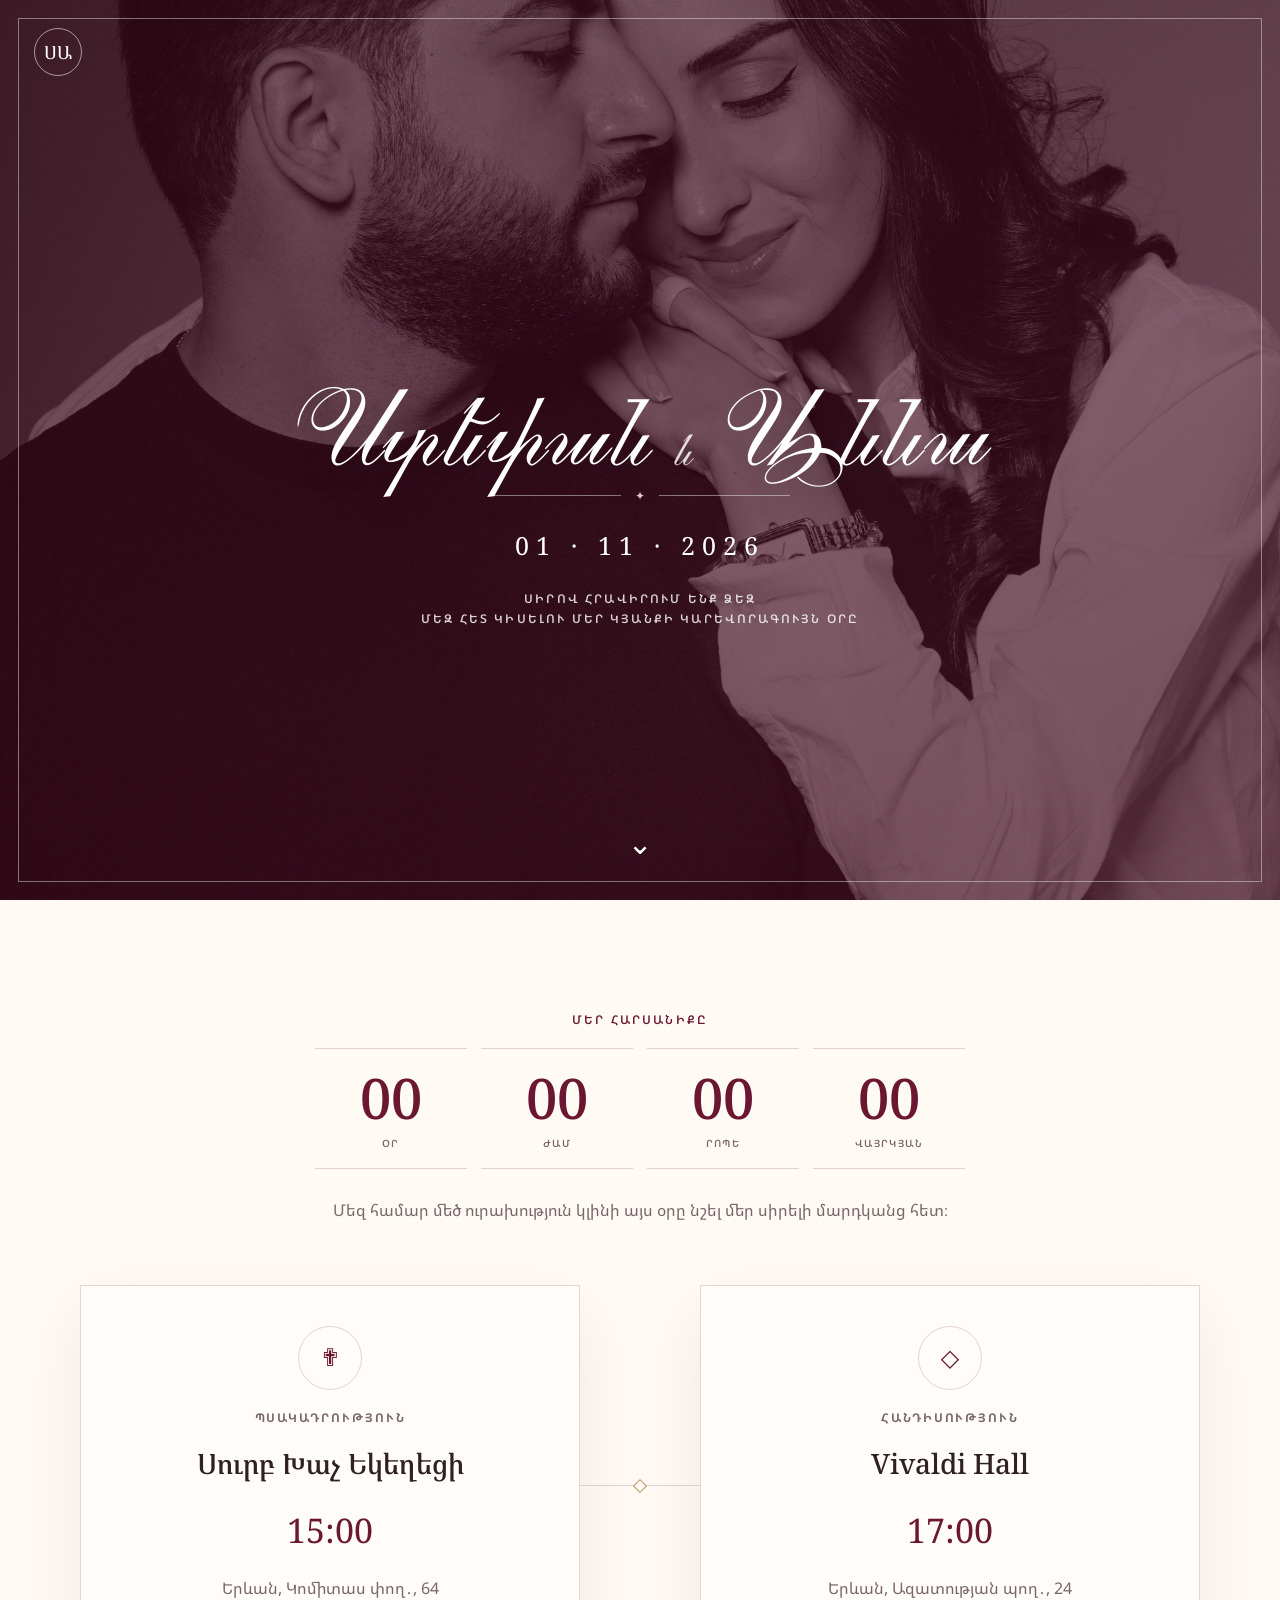
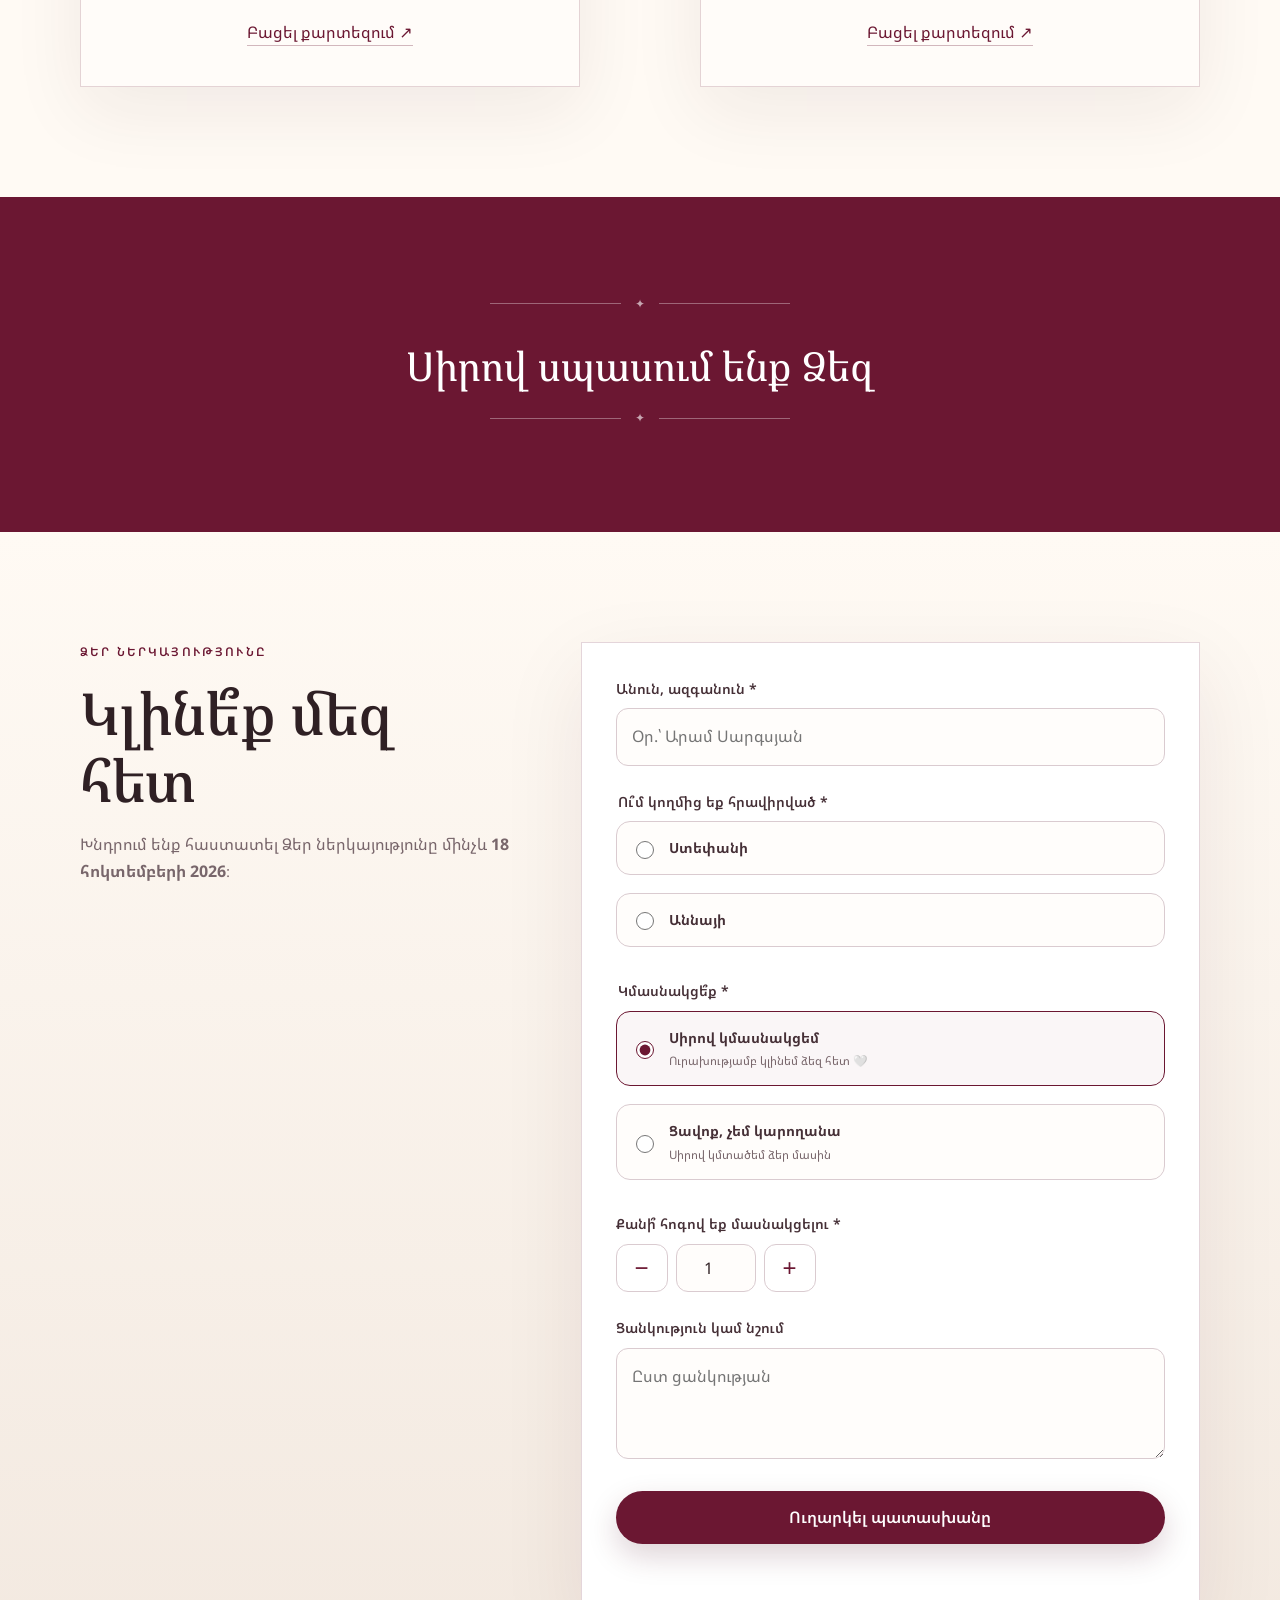
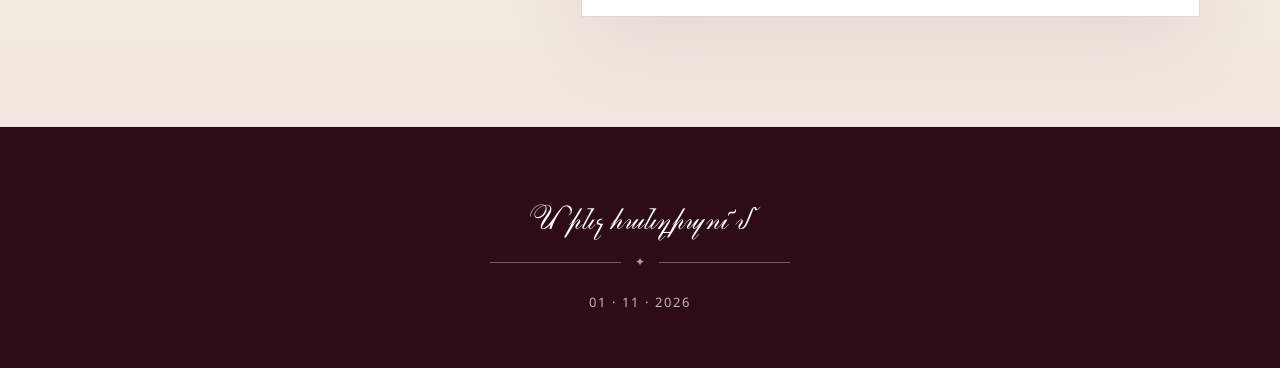
==== index.html @ 5ff795e0 "Make companion guest names dynamic" ====
<!DOCTYPE html>
<html lang="hy">
<head>
  <meta charset="UTF-8" />
  <meta name="viewport" content="width=device-width, initial-scale=1.0" />
  <meta name="theme-color" content="#6b1732" />
  <title>Ստեփան և Աննա — 01.11.2026</title>
  <meta name="description" content="Սիրով հրավիրում ենք Ձեզ մեզ հետ կիսելու մեր կյանքի կարևորագույն օրը։" />

  <!-- Link preview / social sharing -->
  <meta property="og:type" content="website" />
  <meta property="og:site_name" content="Ստեփան և Աննա" />
  <meta property="og:locale" content="hy_AM" />
  <meta property="og:title" content="Ստեփան և Աննա — 01.11.2026" />
  <meta property="og:description" content="Սիրով հրավիրում ենք Ձեզ մեզ հետ կիսելու մեր կյանքի կարևորագույն օրը։" />
  <meta property="og:url" content="https://stepan4118-star.github.io/stepan-anna-wedding/preview/" />
  <meta property="og:image" content="https://stepan4118-star.github.io/stepan-anna-wedding/preview/assets/share-preview.jpg" />
  <meta property="og:image:secure_url" content="https://stepan4118-star.github.io/stepan-anna-wedding/preview/assets/share-preview.jpg" />
  <meta property="og:image:type" content="image/jpeg" />
  <meta property="og:image:width" content="1200" />
  <meta property="og:image:height" content="572" />
  <meta property="og:image:alt" content="Ստեփան և Աննա — հարսանեկան հրավեր" />

  <meta name="twitter:card" content="summary_large_image" />
  <meta name="twitter:title" content="Ստեփան և Աննա — 01.11.2026" />
  <meta name="twitter:description" content="Սիրով հրավիրում ենք Ձեզ մեզ հետ կիսելու մեր կյանքի կարևորագույն օրը։" />
  <meta name="twitter:image" content="https://stepan4118-star.github.io/stepan-anna-wedding/preview/assets/share-preview.jpg" />
  <link rel="preconnect" href="https://fonts.googleapis.com">
  <link rel="preconnect" href="https://fonts.gstatic.com" crossorigin>
  <link href="https://fonts.googleapis.com/css2?family=Noto+Serif+Armenian:wght@400;500;600;700&family=Noto+Sans+Armenian:wght@300;400;500;600&display=swap" rel="stylesheet">
  <link rel="stylesheet" href="styles.css?v=20261003-6" />
</head>
<body>
  <div class="noise" aria-hidden="true"></div>

  <header class="hero" id="top">
    <div class="hero-overlay"></div>
    <nav class="nav container">
      <a class="monogram" href="#top" aria-label="Գլխավոր">ՍԱ</a>
    </nav>

    <div class="hero-content container reveal">
      <h1>Ստեփան <span>և</span> Աննա</h1>
      <div class="ornament" aria-hidden="true"><span></span><b>✦</b><span></span></div>
      <p class="date">01 · 11 · 2026</p>
      <p class="eyebrow hero-invitation">
        ՍԻՐՈՎ ՀՐԱՎԻՐՈՒՄ ԵՆՔ ՁԵԶ<br>
        ՄԵԶ ՀԵՏ ԿԻՍԵԼՈՒ ՄԵՐ ԿՅԱՆՔԻ ԿԱՐԵՎՈՐԱԳՈՒՅՆ ՕՐԸ
      </p>
    </div>

    <a class="scroll-cue" href="#details" aria-label="Ոլորել ներքև">⌄</a>
  </header>

  <main>
    <section class="section details" id="details">
      <div class="container">
        <div class="section-heading reveal">
          <p class="eyebrow">ՄԵՐ ՀԱՐՍԱՆԻՔԸ</p>
          <div class="countdown" id="countdown" aria-label="Հարսանիքին մնացել է">
            <div class="countdown-item"><strong id="countdownDays">00</strong><span>ՕՐ</span></div>
            <div class="countdown-item"><strong id="countdownHours">00</strong><span>ԺԱՄ</span></div>
            <div class="countdown-item"><strong id="countdownMinutes">00</strong><span>ՐՈՊԵ</span></div>
            <div class="countdown-item"><strong id="countdownSeconds">00</strong><span>ՎԱՅՐԿՅԱՆ</span></div>
          </div>
          <p>Մեզ համար մեծ ուրախություն կլինի այս օրը նշել մեր սիրելի մարդկանց հետ։</p>
        </div>

        <div class="timeline">
          <article class="event-card reveal">
            <div class="event-icon">✟</div>
            <p class="event-label">ՊՍԱԿԱԴՐՈՒԹՅՈՒՆ</p>
            <h3>Սուրբ Խաչ Եկեղեցի</h3>
            <div class="event-time">15:00</div>
            <p>Երևան, Կոմիտաս փող․, 64</p>
            <a class="text-link" href="https://www.google.com/maps/search/?api=1&query=Surb+Khach+Church+Komitas+64+Yerevan" target="_blank" rel="noopener">Բացել քարտեզում ↗</a>
          </article>

          <div class="timeline-line" aria-hidden="true"><span></span></div>

          <article class="event-card reveal">
            <div class="event-icon">◇</div>
            <p class="event-label">ՀԱՆԴԻՍՈՒԹՅՈՒՆ</p>
            <h3>Vivaldi Hall</h3>
            <div class="event-time">17:00</div>
            <p>Երևան, Ազատության պող․, 24</p>
            <a class="text-link" href="https://www.google.com/maps/search/?api=1&query=Vivaldi+Hall+Azatutyan+24+Yerevan" target="_blank" rel="noopener">Բացել քարտեզում ↗</a>
          </article>
        </div>
      </div>
    </section>

    <section class="quote-section">
      <div class="container reveal">
        <div class="ornament light" aria-hidden="true"><span></span><b>✦</b><span></span></div>
        <p>Սիրով սպասում ենք Ձեզ</p>
        <div class="ornament light" aria-hidden="true"><span></span><b>✦</b><span></span></div>
      </div>
    </section>

    <section class="section rsvp" id="rsvp">
      <div class="container rsvp-grid">
        <div class="rsvp-copy reveal">
          <p class="eyebrow">ՁԵՐ ՆԵՐԿԱՅՈՒԹՅՈՒՆԸ</p>
          <h2>Կլինե՞ք մեզ հետ</h2>
          <p>Խնդրում ենք հաստատել Ձեր ներկայությունը մինչև <strong>18 հոկտեմբերի 2026</strong>։</p>
        </div>

        <form class="rsvp-form reveal" id="rsvpForm">
          <div class="field">
            <label for="name">Անուն, ազգանուն *</label>
            <input id="name" name="name" type="text" autocomplete="name" required placeholder="Օր.՝ Արամ Սարգսյան" />
          </div>

          <fieldset class="field choice-field">
            <legend>Ու՞մ կողմից եք հրավիրված *</legend>
            <label class="choice-card">
              <input type="radio" name="invitedBy" value="Ստեփանի" required />
              <span><b>Ստեփանի</b></span>
            </label>
            <label class="choice-card">
              <input type="radio" name="invitedBy" value="Աննայի" required />
              <span><b>Աննայի</b></span>
            </label>
          </fieldset>

          <fieldset class="field choice-field">
            <legend>Կմասնակցե՞ք *</legend>
            <label class="choice-card">
              <input type="radio" name="attendance" value="Այո" required checked />
              <span><b>Սիրով կմասնակցեմ</b><small>Ուրախությամբ կլինեմ ձեզ հետ 🤍</small></span>
            </label>
            <label class="choice-card">
              <input type="radio" name="attendance" value="Ոչ" required />
              <span><b>Ցավոք, չեմ կարողանա</b><small>Սիրով կմտածեմ ձեր մասին</small></span>
            </label>
          </fieldset>

          <div id="attendingFields">
            <div class="field">
              <label for="guestCount">Քանի՞ հոգով եք մասնակցելու *</label>
              <div class="counter">
                <button type="button" id="minusGuest" aria-label="Պակասեցնել">−</button>
                <input id="guestCount" name="guestCount" type="number" min="1" max="10" value="1" inputmode="numeric" />
                <button type="button" id="plusGuest" aria-label="Ավելացնել">+</button>
              </div>
            </div>

            <div id="guestNameFields"></div>
            <input id="guestNames" name="guestNames" type="hidden" value="" />
          </div>

          <div class="field">
            <label for="message">Ցանկություն կամ նշում</label>
            <textarea id="message" name="message" rows="3" placeholder="Ըստ ցանկության"></textarea>
          </div>

          <button class="btn btn-primary submit-btn" type="submit">Ուղարկել պատասխանը</button>
          <p class="form-status" id="formStatus" role="status" aria-live="polite"></p>
        </form>
      </div>
    </section>
  </main>

  <footer>
    <div class="container">
      <p class="footer-names">Մինչ հանդիպու՜մ</p>
      <div class="ornament light" aria-hidden="true"><span></span><b>✦</b><span></span></div>
      <p>01 · 11 · 2026</p>
    </div>
  </footer>

  <script src="script.js?v=20261004-1"></script>
</body>
</html>
---- styles.css ----
@font-face {
  font-family: "Arm Allegro";
  src: url("assets/fonts/ArmAllegroU.ttf") format("truetype");
  font-weight: normal;
  font-style: normal;
  font-display: swap;
}

:root {
  --burgundy: #6b1732;
  --burgundy-dark: #4d0f24;
  --cream: #f6efe6;
  --paper: #fffaf4;
  --ink: #2f2024;
  --muted: #78666b;
  --gold: #b79062;
  --line: rgba(107, 23, 50, 0.18);
}

* { box-sizing: border-box; }
html { scroll-behavior: smooth; }
body {
  margin: 0;
  font-family: "Noto Sans Armenian", system-ui, sans-serif;
  color: var(--ink);
  background: var(--paper);
  line-height: 1.7;
  overflow-x: hidden;
}

body::selection { background: rgba(107,23,50,.18); }

.noise {
  position: fixed;
  inset: 0;
  z-index: 999;
  pointer-events: none;
  opacity: .035;
  background-image: url("data:image/svg+xml,%3Csvg viewBox='0 0 180 180' xmlns='http://www.w3.org/2000/svg'%3E%3Cfilter id='n'%3E%3CfeTurbulence type='fractalNoise' baseFrequency='.9' numOctaves='4' stitchTiles='stitch'/%3E%3C/filter%3E%3Crect width='100%25' height='100%25' filter='url(%23n)' opacity='.45'/%3E%3C/svg%3E");
}

.container { width: min(1120px, calc(100% - 40px)); margin: 0 auto; }

.hero {
  min-height: 100svh;
  position: relative;
  display: grid;
  place-items: center;
  text-align: center;
  color: #fff;
  background:
    linear-gradient(rgba(64, 10, 29, .62), rgba(64, 10, 29, .70)),
    url("assets/hero.jpg") center/cover no-repeat,
    radial-gradient(circle at center, #8f3c55 0%, var(--burgundy-dark) 65%, #2b0915 100%);
}

.hero-overlay {
  position: absolute;
  inset: 18px;
  border: 1px solid rgba(255,255,255,.42);
  pointer-events: none;
}

.nav {
  position: absolute;
  top: 0;
  left: 50%;
  transform: translateX(-50%);
  display: flex;
  align-items: center;
  justify-content: space-between;
  padding: 28px 0;
  z-index: 3;
}

@media (min-width: 801px) {
  .nav {
    width: auto;
    left: 34px;
    transform: none;
    margin: 0;
  }
}

.monogram {
  width: 48px; height: 48px;
  display: grid; place-items: center;
  border: 1px solid rgba(255,255,255,.55);
  border-radius: 50%;
  color: white;
  text-decoration: none;
  font-family: "Noto Serif Armenian", serif;
  font-size: 18px;
}

.nav-links { display: flex; gap: 24px; }
.nav-links a { color: rgba(255,255,255,.9); text-decoration: none; font-size: 14px; }

.hero-content { position: relative; top: 34px; z-index: 2; max-width: 850px; padding: 110px 20px 80px; }
.eyebrow { letter-spacing: .18em; font-size: 12px; font-weight: 600; margin: 0 0 18px; color: var(--burgundy); }
.hero .eyebrow { color: rgba(255,255,255,.82); }

h1, h2, h3 { font-family: "Noto Serif Armenian", serif; margin-top: 0; font-weight: 500; }
h1 { font-size: clamp(46px, 9vw, 108px); line-height: 1.03; margin-bottom: 22px; text-shadow: 0 12px 40px rgba(0,0,0,.2); }
.hero h1 { font-family: "Arm Allegro", serif; font-weight: normal; }
h1 span { font-size: .45em; font-weight: 400; opacity: .84; }
h2 { font-size: clamp(34px, 5vw, 58px); line-height: 1.15; margin-bottom: 18px; }
h3 { font-size: 28px; margin-bottom: 10px; }

.ornament { display: flex; align-items: center; justify-content: center; gap: 14px; margin: 12px auto 18px; max-width: 300px; color: rgba(255,255,255,.8); }
.ornament span { height: 1px; flex: 1; background: currentColor; opacity: .55; }
.ornament b { font-size: 12px; font-weight: 400; }
.ornament.light { color: rgba(255,255,255,.62); }

.date { font-family: "Noto Serif Armenian", serif; letter-spacing: .28em; font-size: clamp(18px, 2.4vw, 25px); margin: 0 0 22px; }
.intro { max-width: 660px; margin: 0 auto 34px; font-size: 17px; color: rgba(255,255,255,.84); }

.btn {
  display: inline-flex; align-items: center; justify-content: center;
  min-height: 52px;
  padding: 13px 26px;
  border-radius: 999px;
  border: 1px solid transparent;
  text-decoration: none;
  cursor: pointer;
  font: inherit;
  transition: transform .2s ease, box-shadow .2s ease, background .2s ease;
}
.btn:hover { transform: translateY(-2px); }
.btn-primary { background: var(--burgundy); color: #fff; box-shadow: 0 12px 30px rgba(74,11,32,.18); }
.hero .btn-primary { background: #fff; color: var(--burgundy-dark); }

.scroll-cue { position: absolute; bottom: 32px; color: #fff; text-decoration: none; font-size: 30px; animation: float 2s ease-in-out infinite; z-index: 2; }
@keyframes float { 0%,100% { transform: translateY(0); } 50% { transform: translateY(7px); } }

.section { padding: 110px 0; }
.section-heading { text-align: center; max-width: 720px; margin: 0 auto 60px; }
.section-heading > p:last-child { color: var(--muted); }

.countdown {
  display: grid;
  grid-template-columns: repeat(4, minmax(90px, 1fr));
  gap: 14px;
  max-width: 650px;
  margin: 12px auto 28px;
}
.countdown-item {
  padding: 20px 12px 16px;
  border-top: 1px solid var(--line);
  border-bottom: 1px solid var(--line);
}
.countdown-item strong {
  display: block;
  font-family: "Noto Serif Armenian", serif;
  font-size: clamp(34px, 5vw, 56px);
  font-weight: 500;
  line-height: 1;
  color: var(--burgundy);
  font-variant-numeric: tabular-nums;
}
.countdown-item span {
  display: block;
  margin-top: 10px;
  color: var(--muted);
  font-size: 10px;
  font-weight: 600;
  letter-spacing: .14em;
}


.timeline { display: grid; grid-template-columns: 1fr 120px 1fr; align-items: center; }
.event-card { text-align: center; padding: 40px 30px; border: 1px solid var(--line); background: rgba(255,255,255,.5); box-shadow: 0 24px 70px rgba(60,26,35,.07); }
.event-icon { width: 64px; height: 64px; margin: 0 auto 18px; border-radius: 50%; display: grid; place-items: center; border: 1px solid var(--line); color: var(--burgundy); font-size: 24px; }
.event-label { color: var(--burgundy); font-size: 12px; letter-spacing: .16em; font-weight: 700; }
.event-time { font-family: "Noto Serif Armenian", serif; color: var(--burgundy); font-size: 34px; margin: 14px 0 8px; }
.event-card > p { color: var(--muted); }
.text-link { color: var(--burgundy); text-decoration: none; border-bottom: 1px solid rgba(107,23,50,.3); padding-bottom: 2px; }
.timeline-line { height: 1px; background: var(--line); position: relative; }
.timeline-line span { position:absolute; left:50%; top:50%; transform:translate(-50%,-50%); width:10px; height:10px; border:1px solid var(--gold); background:var(--paper); transform: translate(-50%,-50%) rotate(45deg); }

.quote-section { padding: 85px 0; text-align:center; color:white; background: var(--burgundy); }
.quote-section p { font-family: "Noto Serif Armenian", serif; font-size: clamp(24px, 4vw, 40px); max-width: 830px; margin: 22px auto 0; line-height: 1.5; }

.rsvp { background: linear-gradient(180deg, #fffaf4 0%, #f2e8df 100%); }
.rsvp-grid { display:grid; grid-template-columns: .82fr 1.18fr; gap: 70px; align-items:start; }
.rsvp-copy { position:sticky; top:40px; }
.rsvp-copy > p:not(.eyebrow) { color:var(--muted); max-width: 480px; }
.small { font-size:13px; }

.rsvp-form { background:#fff; padding: 34px; border:1px solid var(--line); box-shadow:0 28px 80px rgba(70,29,40,.08); }
.field { margin-bottom: 24px; }
.field label, .field legend { display:block; font-size:14px; font-weight:600; margin-bottom:8px; color:#452f36; }
fieldset { padding:0; border:0; margin:0; }
input[type="text"], input[type="number"], textarea {
  width:100%; border:1px solid #dacbd0; background:#fffdfb; border-radius:12px; padding:14px 15px; font:inherit; color:var(--ink); outline:none; transition:.2s;
}
input:focus, textarea:focus { border-color:var(--burgundy); box-shadow:0 0 0 4px rgba(107,23,50,.08); }
textarea { resize:vertical; }

.choice-field { display:grid; gap:10px; }
.choice-card { display:flex !important; align-items:center; gap:12px; padding:14px; border:1px solid #dacbd0; border-radius:14px; cursor:pointer; background:#fffdfb; }
.choice-card:has(input:checked) { border-color:var(--burgundy); background:rgba(107,23,50,.035); }
.choice-card input { accent-color:var(--burgundy); width:18px; height:18px; }
.choice-card span { display:flex; flex-direction:column; }
.choice-card small { color:var(--muted); font-weight:400; margin-top:2px; }

.counter { display:grid; grid-template-columns: 52px 80px 52px; gap:8px; align-items:center; }
.counter button { width:52px; height:48px; border:1px solid #dacbd0; border-radius:12px; background:#fff; color:var(--burgundy); font-size:24px; cursor:pointer; }
.counter input { text-align:center; height:48px; padding:8px; }

.submit-btn { width:100%; border:0; font-weight:600; }
.form-status { min-height:24px; margin:14px 0 0; font-size:14px; text-align:center; }
.form-status.success { color:#3b6d4b; }
.form-status.error { color:#9a283e; }
.hidden { display:none !important; }

footer { padding: 55px 0; background: #2d0b17; color: rgba(255,255,255,.7); text-align:center; }
.footer-names { font-family:"Arm Allegro", serif; color:white; font-size:34px; font-weight:normal; margin:0 0 4px; }
footer p:last-child { margin:0; letter-spacing:.15em; font-size:13px; }

.reveal { opacity:0; transform:translateY(24px); transition: opacity .75s ease, transform .75s ease; }
.reveal.visible { opacity:1; transform:none; }

@media (max-width: 800px) {
  .nav-links { display:none; }
  .hero-overlay { inset:10px; }
  .hero-content { top:65px; }
  .section { padding:80px 0; }
  .countdown { grid-template-columns: repeat(2, minmax(110px, 1fr)); max-width: 420px; }
  .timeline { grid-template-columns:1fr; gap:18px; }
  .timeline-line { width:1px; height:55px; justify-self:center; }
  .rsvp-grid { grid-template-columns:1fr; gap:35px; }
  .rsvp-copy { position:static; text-align:center; }
}

@media (max-width: 520px) {
  .container { width:min(100% - 26px, 1120px); }
  .hero-content { padding-left:8px; padding-right:8px; }
  .date { letter-spacing:.14em; }
  .rsvp-form { padding:22px 16px; border-radius:0; }
  .event-card { padding:32px 18px; }
}
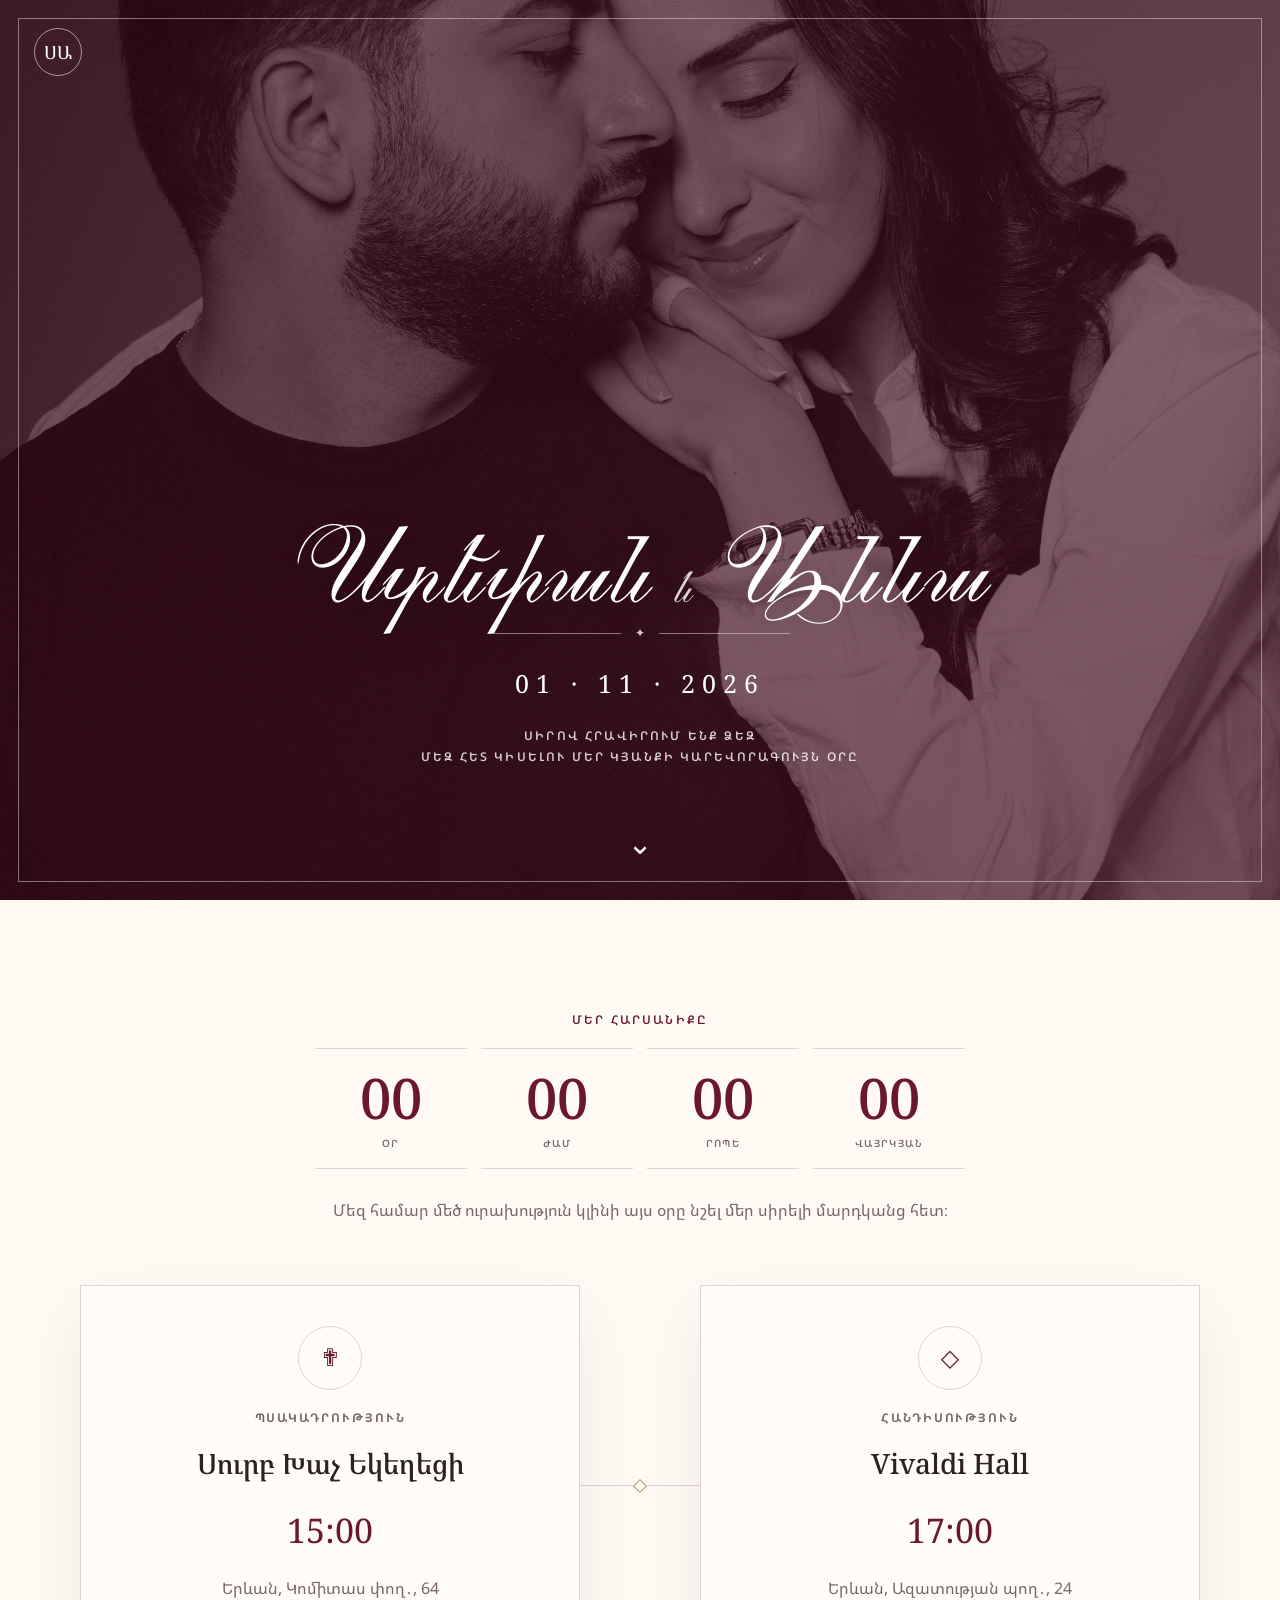
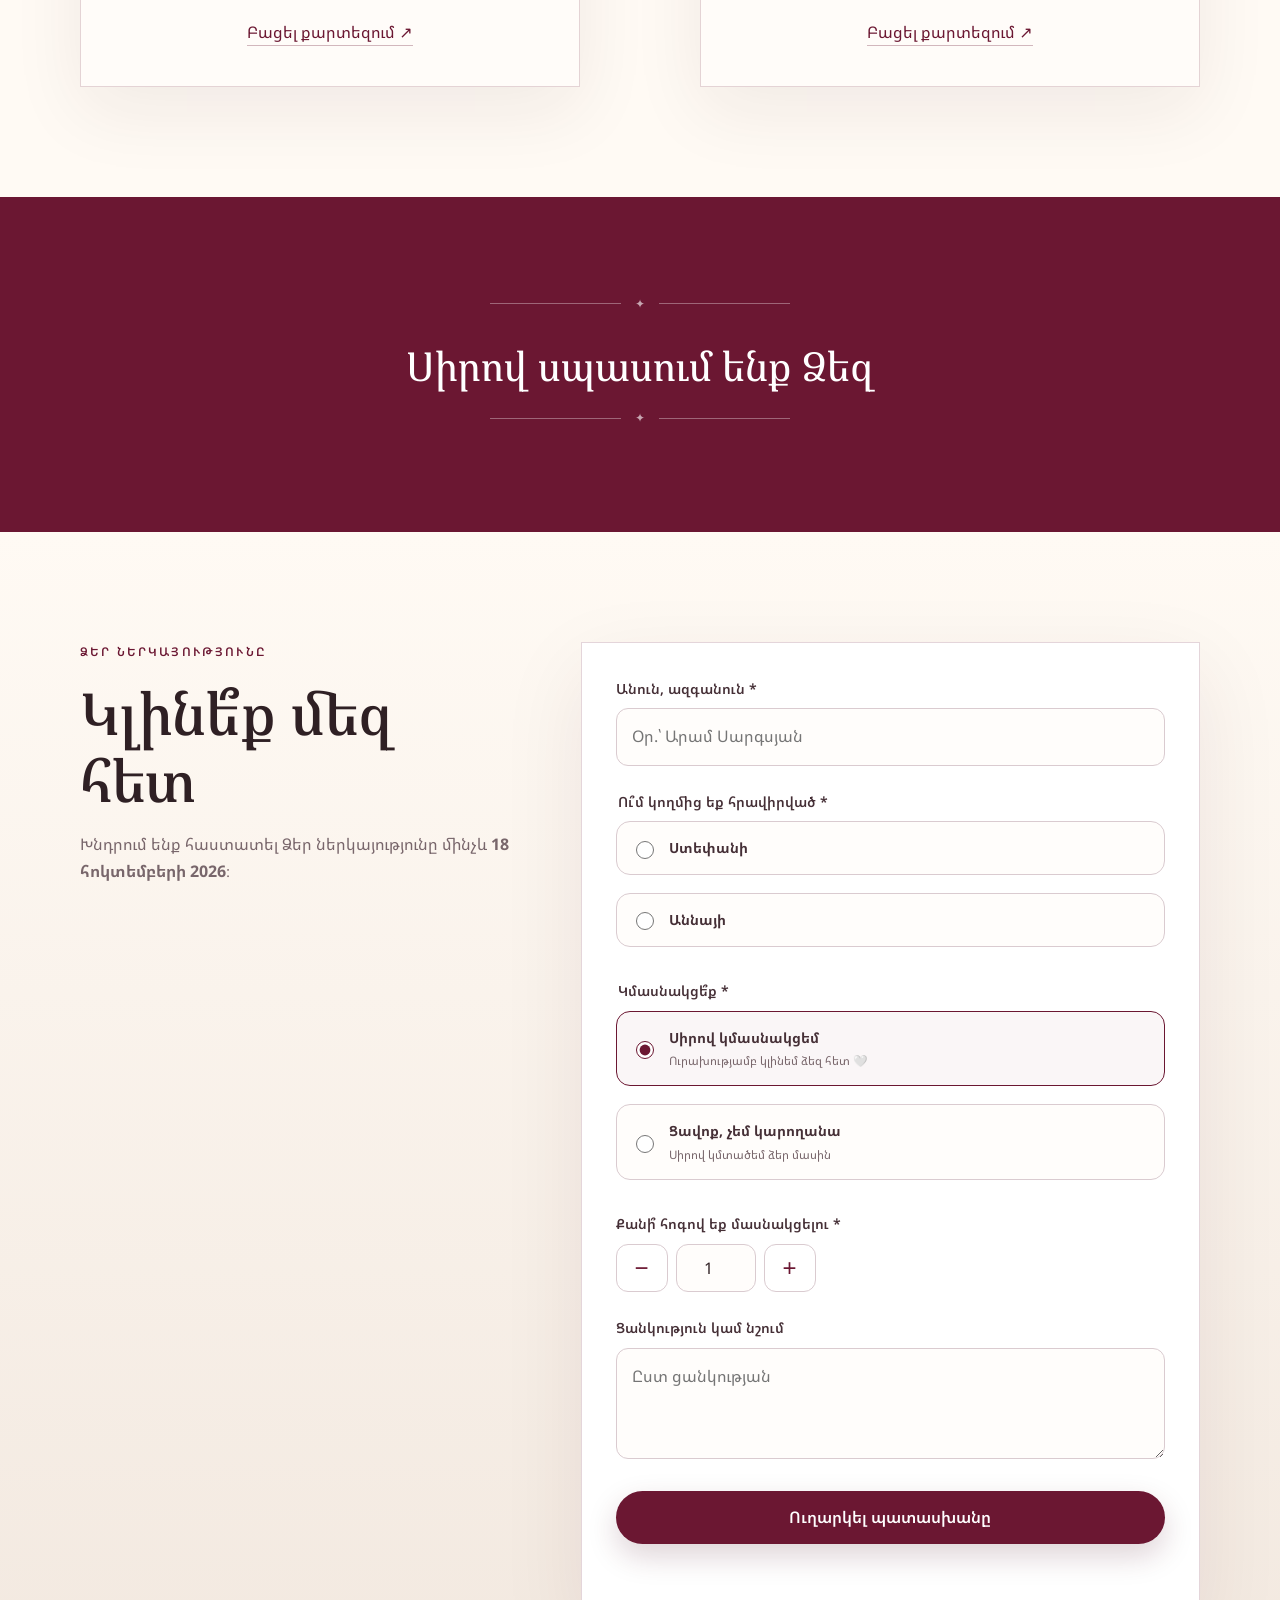
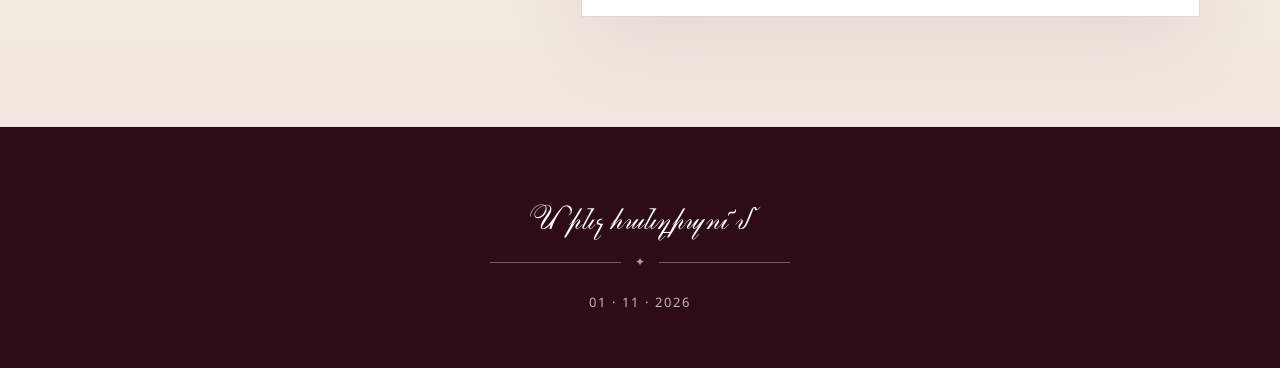
==== commit 6c23d4c8: "Add calla lily decorations to hero" ====
--- a/index.html
+++ b/index.html
@@ -28,13 +28,15 @@
   <link rel="preconnect" href="https://fonts.googleapis.com">
   <link rel="preconnect" href="https://fonts.gstatic.com" crossorigin>
   <link href="https://fonts.googleapis.com/css2?family=Noto+Serif+Armenian:wght@400;500;600;700&family=Noto+Sans+Armenian:wght@300;400;500;600&display=swap" rel="stylesheet">
-  <link rel="stylesheet" href="styles.css?v=20261003-6" />
+  <link rel="stylesheet" href="styles.css?v=20261005-1" />
 </head>
 <body>
   <div class="noise" aria-hidden="true"></div>
 
   <header class="hero" id="top">
     <div class="hero-overlay"></div>
+    <span class="hero-calla hero-calla-left" aria-hidden="true"></span>
+    <span class="hero-calla hero-calla-right" aria-hidden="true"></span>
     <nav class="nav container">
       <a class="monogram" href="#top" aria-label="Գլխավոր">ՍԱ</a>
     </nav>
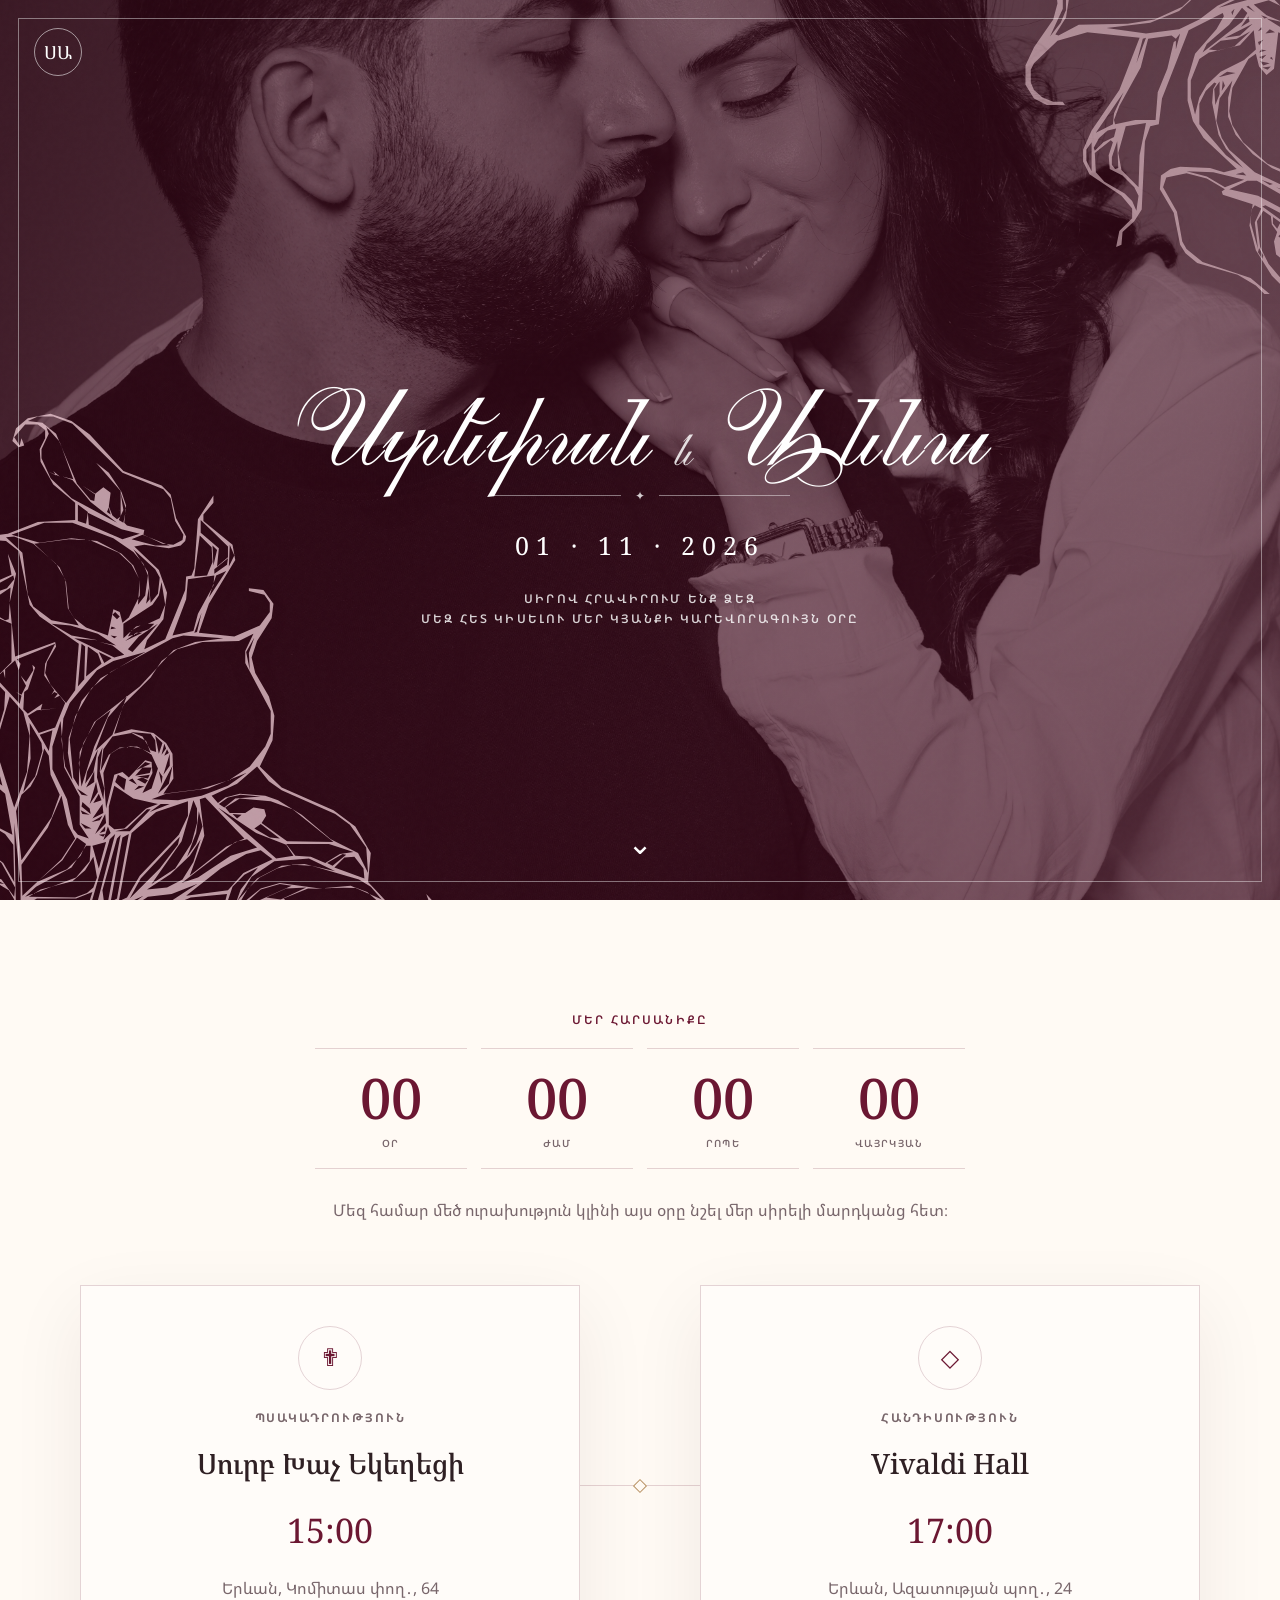
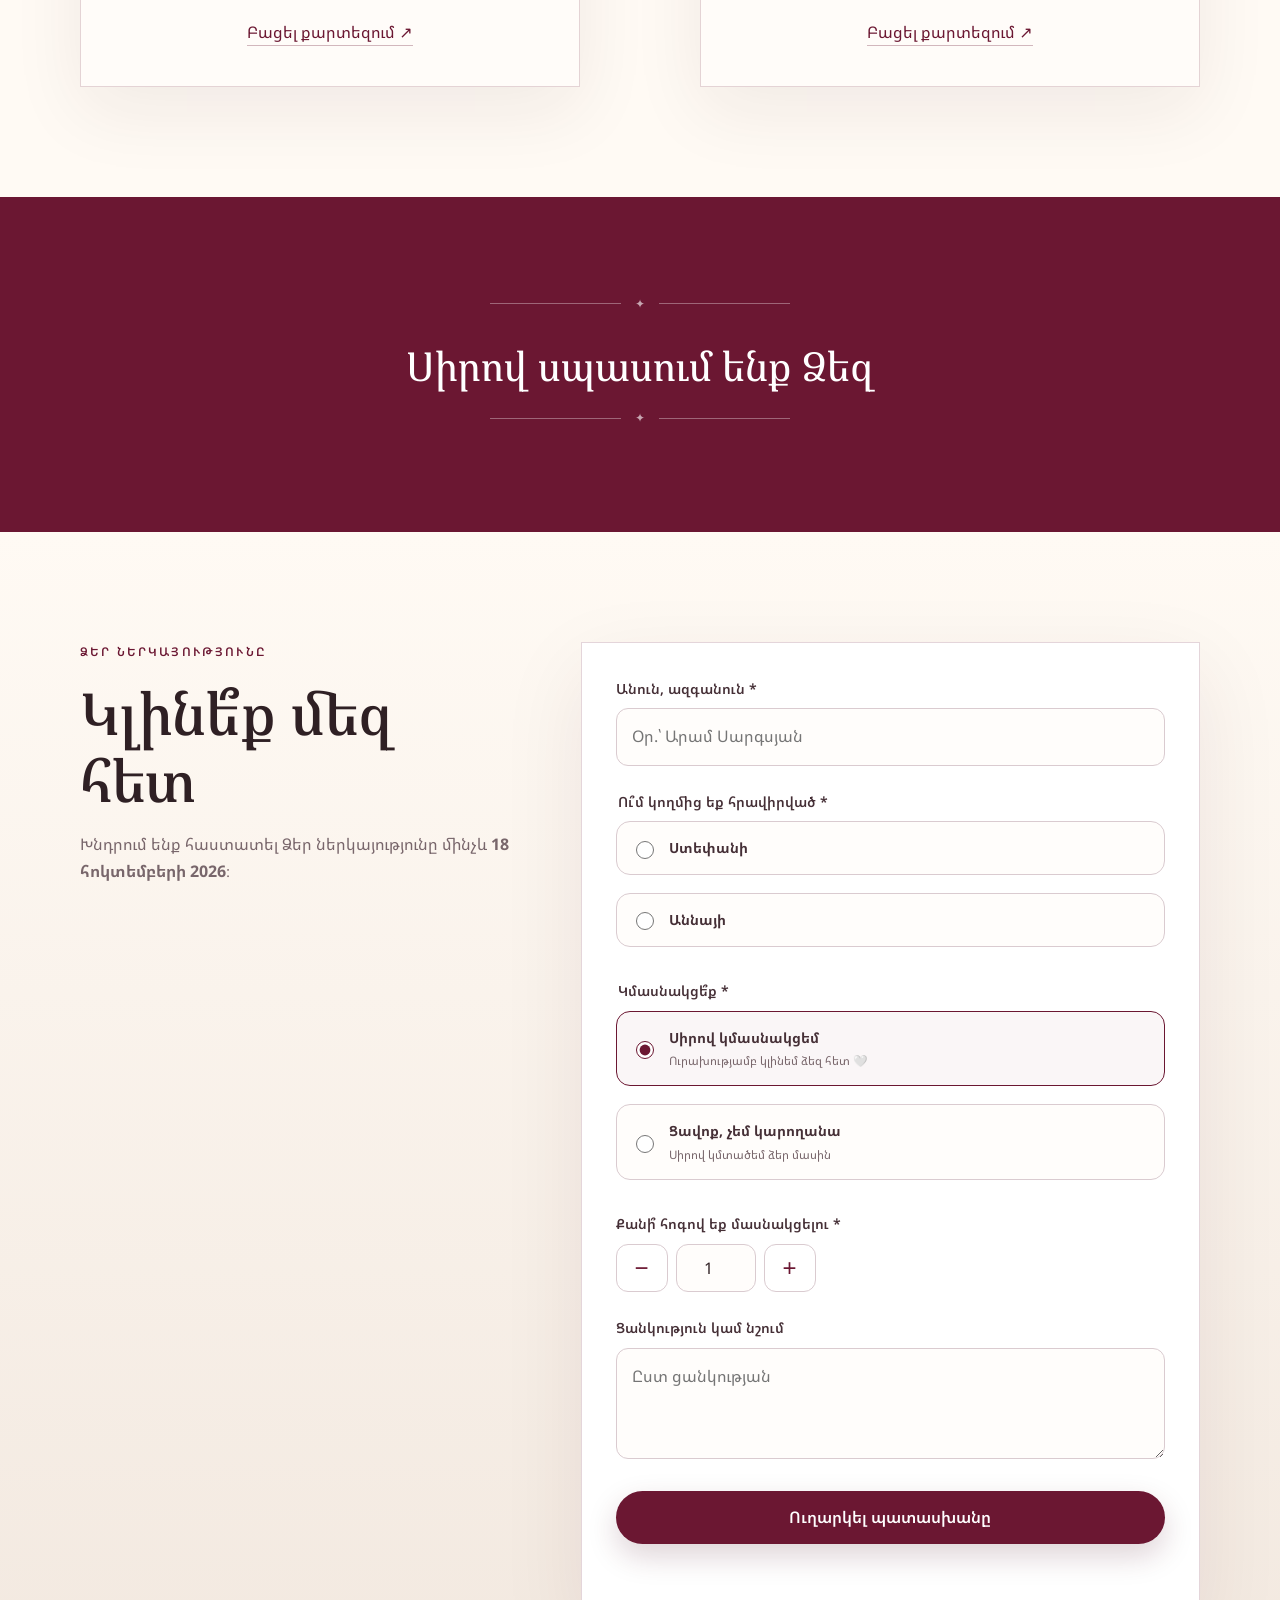
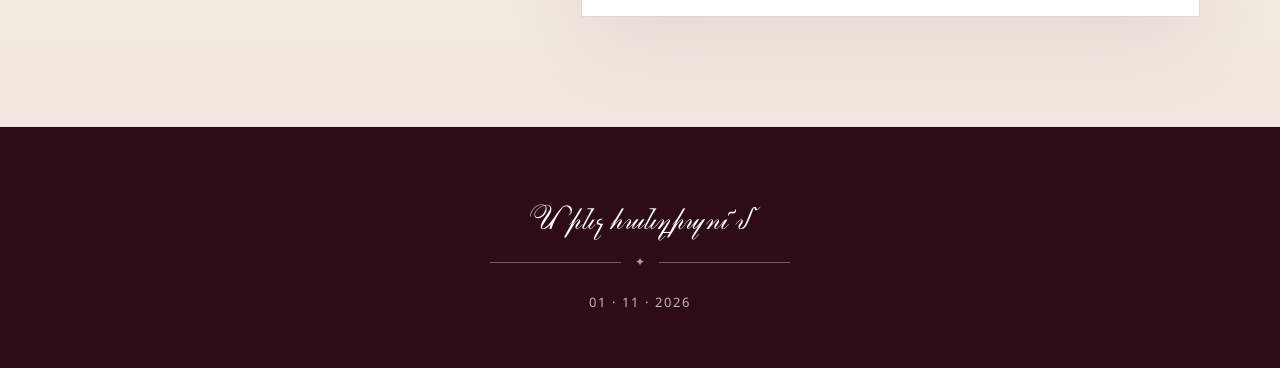
==== commit 0517f6c1: "Refresh calla styling cache" ====
--- a/index.html
+++ b/index.html
@@ -28,7 +28,7 @@
   <link rel="preconnect" href="https://fonts.googleapis.com">
   <link rel="preconnect" href="https://fonts.gstatic.com" crossorigin>
   <link href="https://fonts.googleapis.com/css2?family=Noto+Serif+Armenian:wght@400;500;600;700&family=Noto+Sans+Armenian:wght@300;400;500;600&display=swap" rel="stylesheet">
-  <link rel="stylesheet" href="styles.css?v=20261005-1" />
+  <link rel="stylesheet" href="styles.css?v=20261005-2" />
 </head>
 <body>
   <div class="noise" aria-hidden="true"></div>
--- a/styles.css
+++ b/styles.css
@@ -48,14 +48,46 @@
   place-items: center;
   text-align: center;
   color: #fff;
+  overflow: hidden;
   background:
     linear-gradient(rgba(64, 10, 29, .62), rgba(64, 10, 29, .70)),
     url("assets/hero.jpg") center/cover no-repeat,
     radial-gradient(circle at center, #8f3c55 0%, var(--burgundy-dark) 65%, #2b0915 100%);
 }
 
+
+.hero-calla {
+  position: absolute;
+  display: block;
+  pointer-events: none;
+  z-index: 1;
+  background-position: center;
+  background-repeat: no-repeat;
+  background-size: contain;
+  filter: drop-shadow(0 2px 10px rgba(54, 8, 24, .16));
+}
+
+.hero-calla-left {
+  width: min(37vw, 500px);
+  aspect-ratio: 520 / 657;
+  left: -34px;
+  bottom: -96px;
+  background-image: url("assets/calla-left-detailed.svg");
+  opacity: .72;
+}
+
+.hero-calla-right {
+  width: min(25vw, 330px);
+  aspect-ratio: 300 / 310;
+  right: -58px;
+  top: -36px;
+  background-image: url("assets/calla-right-detailed.svg");
+  opacity: .54;
+}
+
 .hero-overlay {
   position: absolute;
+  z-index: 4;
   inset: 18px;
   border: 1px solid rgba(255,255,255,.42);
   pointer-events: none;
@@ -70,7 +102,7 @@
   align-items: center;
   justify-content: space-between;
   padding: 28px 0;
-  z-index: 3;
+  z-index: 5;
 }
 
 @media (min-width: 801px) {
@@ -96,7 +128,7 @@
 .nav-links { display: flex; gap: 24px; }
 .nav-links a { color: rgba(255,255,255,.9); text-decoration: none; font-size: 14px; }
 
-.hero-content { position: relative; top: 34px; z-index: 2; max-width: 850px; padding: 110px 20px 80px; }
+.hero-content { position: relative; top: 34px; z-index: 3; max-width: 850px; padding: 110px 20px 80px; }
 .eyebrow { letter-spacing: .18em; font-size: 12px; font-weight: 600; margin: 0 0 18px; color: var(--burgundy); }
 .hero .eyebrow { color: rgba(255,255,255,.82); }
 
@@ -130,7 +162,7 @@
 .btn-primary { background: var(--burgundy); color: #fff; box-shadow: 0 12px 30px rgba(74,11,32,.18); }
 .hero .btn-primary { background: #fff; color: var(--burgundy-dark); }
 
-.scroll-cue { position: absolute; bottom: 32px; color: #fff; text-decoration: none; font-size: 30px; animation: float 2s ease-in-out infinite; z-index: 2; }
+.scroll-cue { position: absolute; bottom: 32px; color: #fff; text-decoration: none; font-size: 30px; animation: float 2s ease-in-out infinite; z-index: 3; }
 @keyframes float { 0%,100% { transform: translateY(0); } 50% { transform: translateY(7px); } }
 
 .section { padding: 110px 0; }
@@ -223,6 +255,8 @@
 
 @media (max-width: 800px) {
   .nav-links { display:none; }
+  .hero-calla-left { width: 285px; left: -92px; bottom: -46px; opacity: .62; }
+  .hero-calla-right { width: 185px; right: -56px; top: -24px; opacity: .42; }
   .hero-overlay { inset:10px; }
   .hero-content { top:65px; }
   .section { padding:80px 0; }
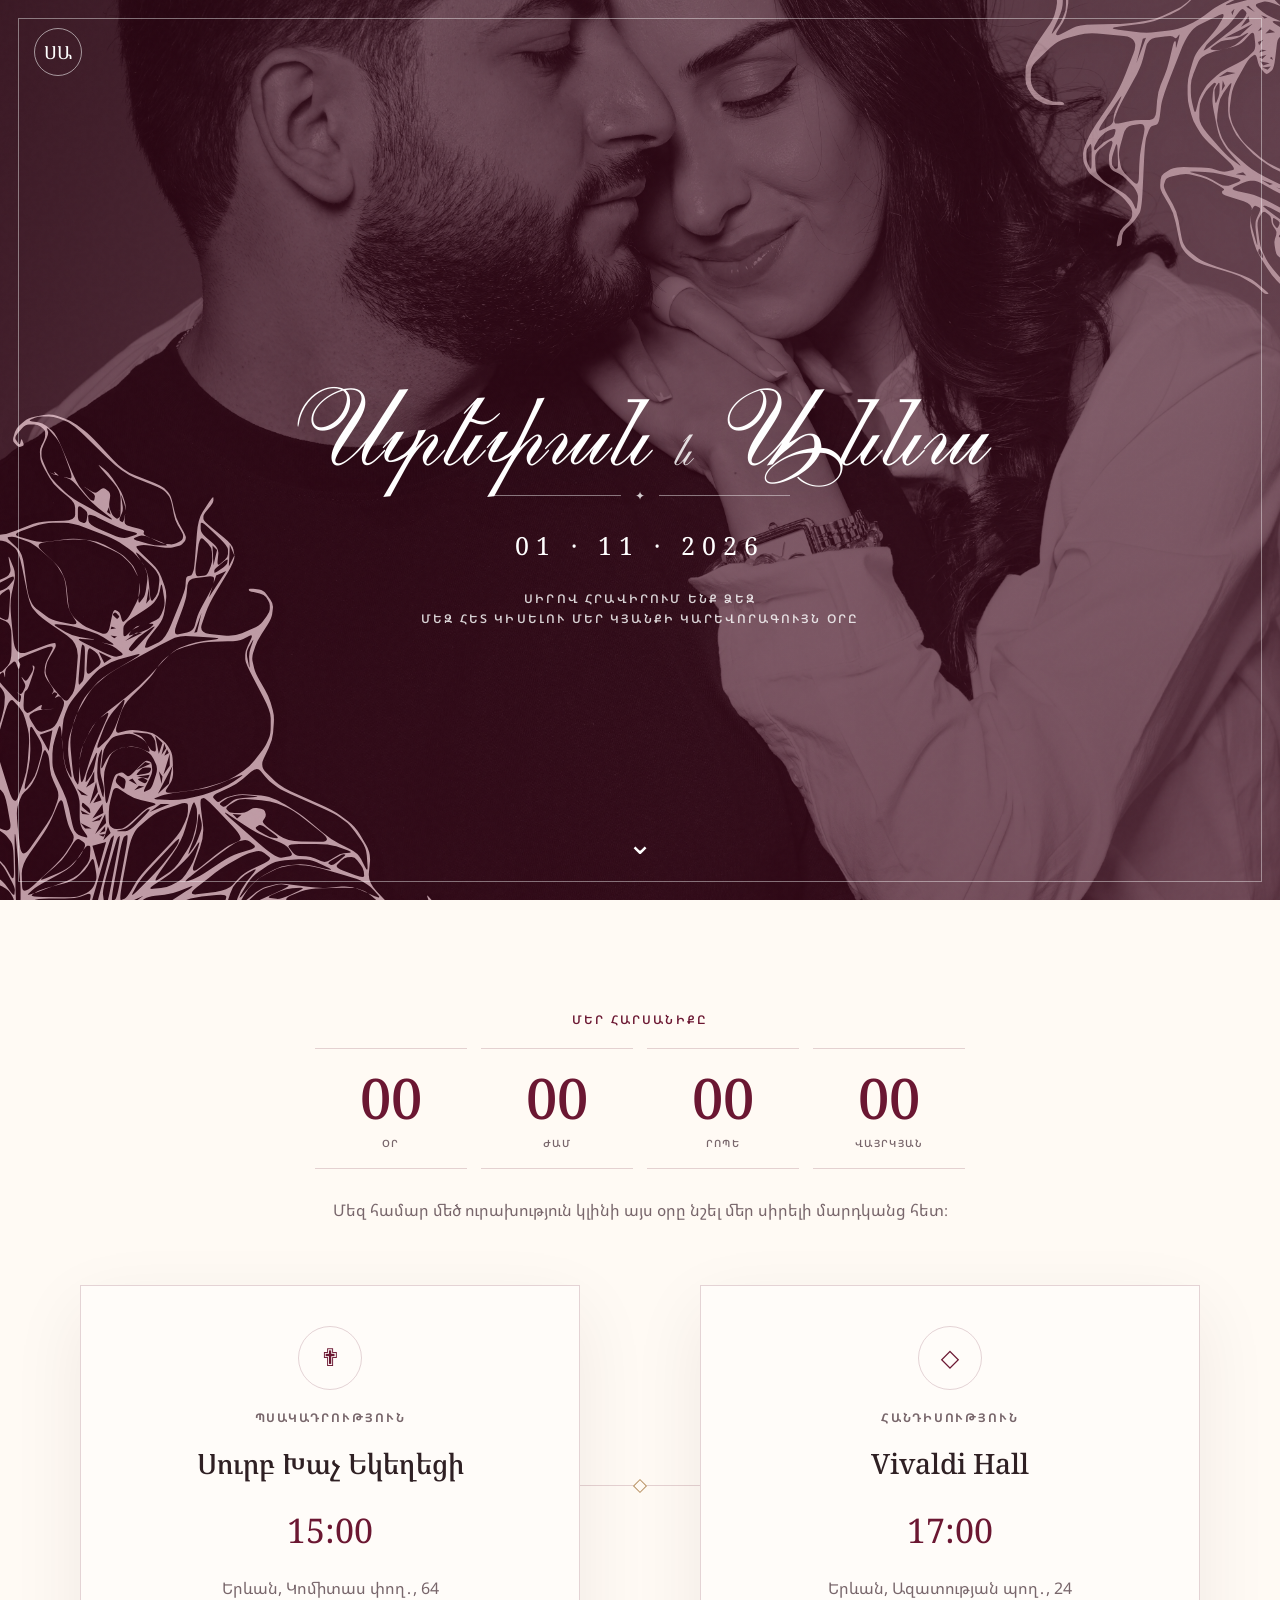
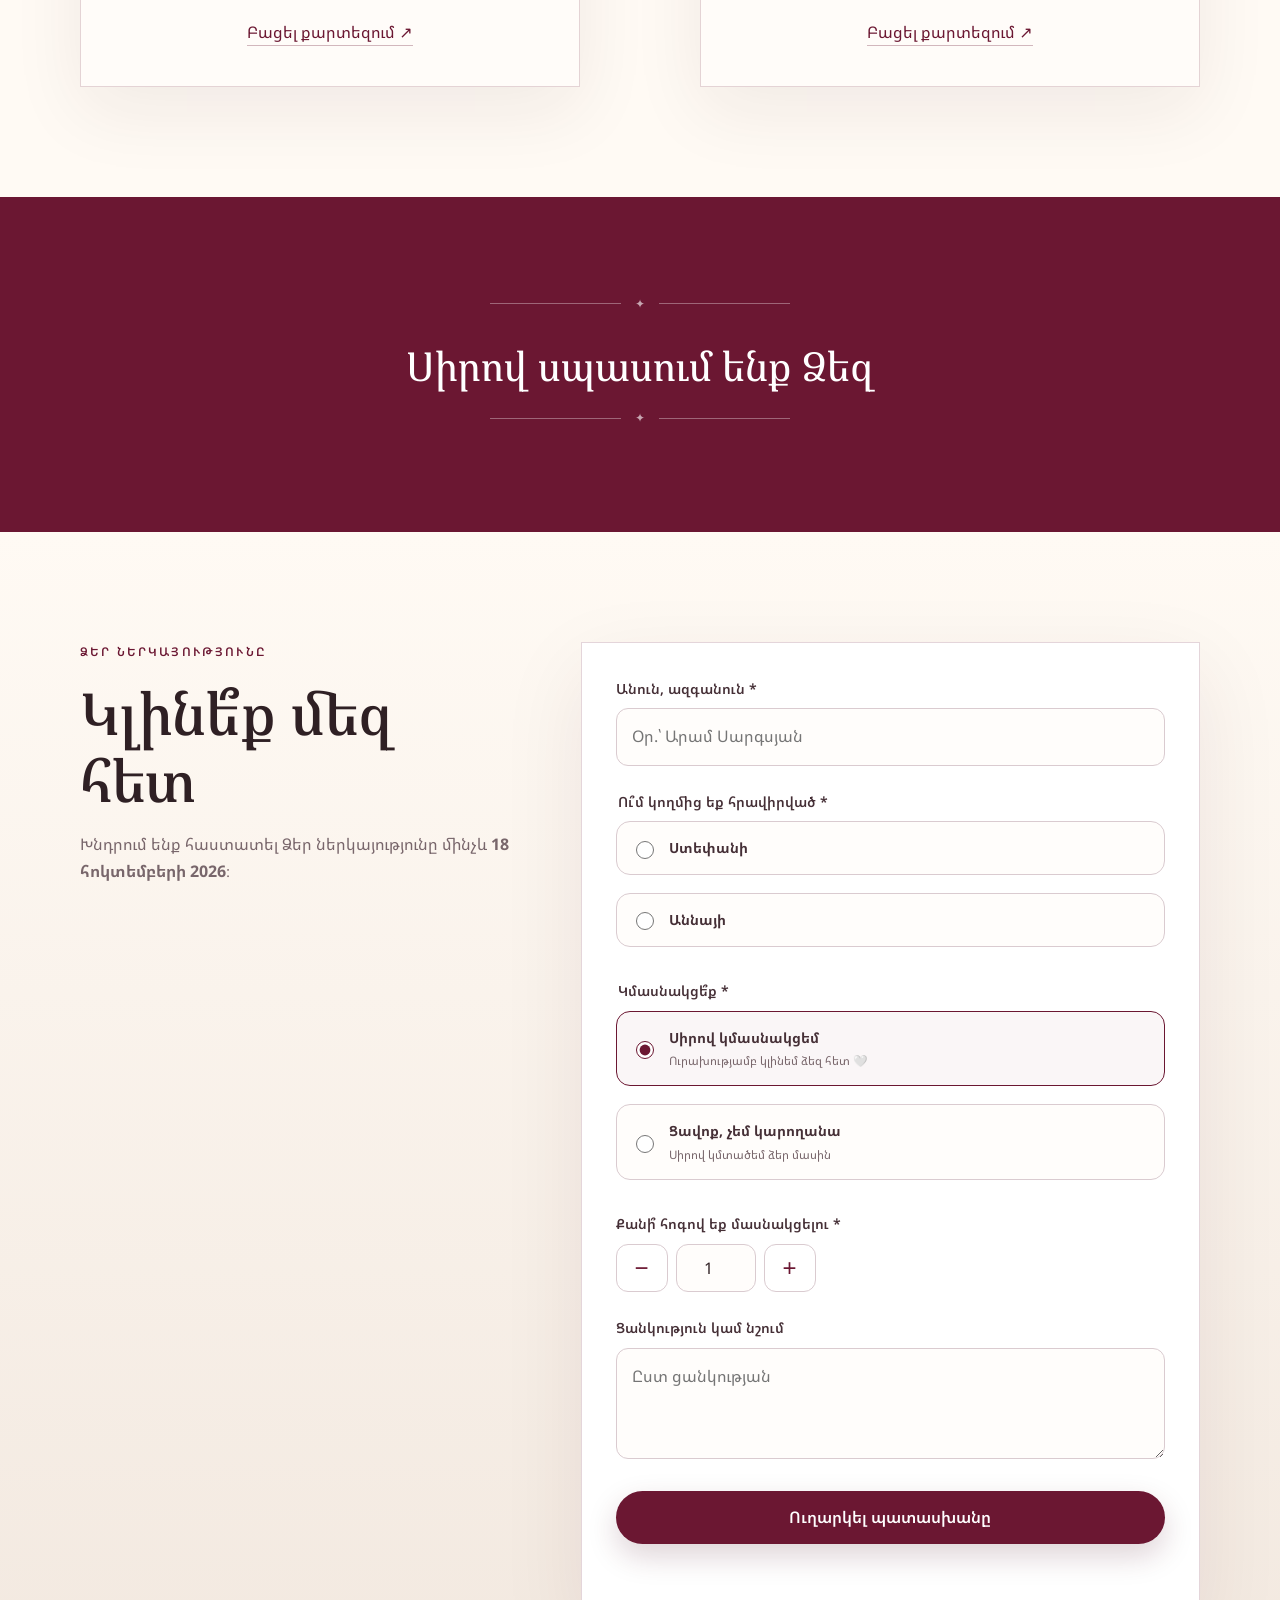
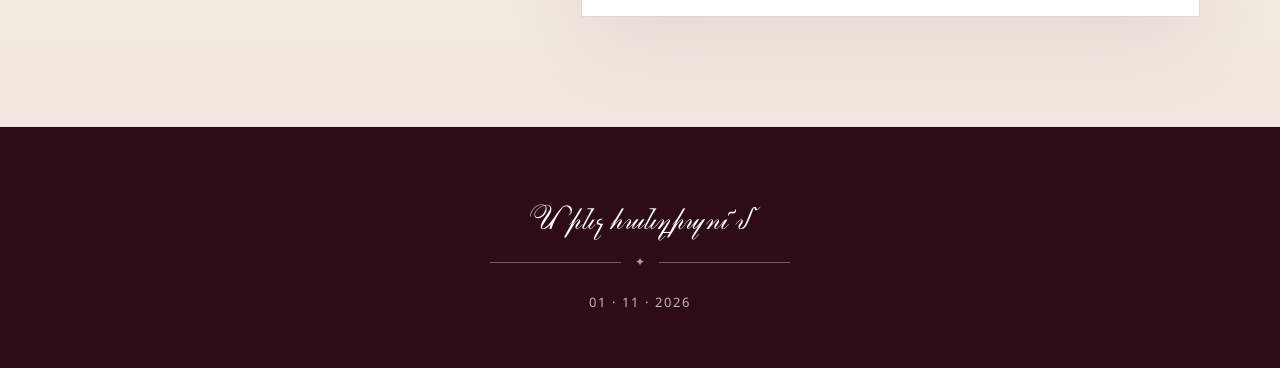
==== commit b279d4a7: "Refresh smoothed calla styling" ====
--- a/index.html
+++ b/index.html
@@ -28,7 +28,7 @@
   <link rel="preconnect" href="https://fonts.googleapis.com">
   <link rel="preconnect" href="https://fonts.gstatic.com" crossorigin>
   <link href="https://fonts.googleapis.com/css2?family=Noto+Serif+Armenian:wght@400;500;600;700&family=Noto+Sans+Armenian:wght@300;400;500;600&display=swap" rel="stylesheet">
-  <link rel="stylesheet" href="styles.css?v=20261005-2" />
+  <link rel="stylesheet" href="styles.css?v=20261005-3" />
 </head>
 <body>
   <div class="noise" aria-hidden="true"></div>
--- a/styles.css
+++ b/styles.css
@@ -72,7 +72,7 @@
   aspect-ratio: 520 / 657;
   left: -34px;
   bottom: -96px;
-  background-image: url("assets/calla-left-detailed.svg");
+  background-image: url("assets/calla-left-detailed.svg?v=3");
   opacity: .72;
 }
 
@@ -81,7 +81,7 @@
   aspect-ratio: 300 / 310;
   right: -58px;
   top: -36px;
-  background-image: url("assets/calla-right-detailed.svg");
+  background-image: url("assets/calla-right-detailed.svg?v=3");
   opacity: .54;
 }
 
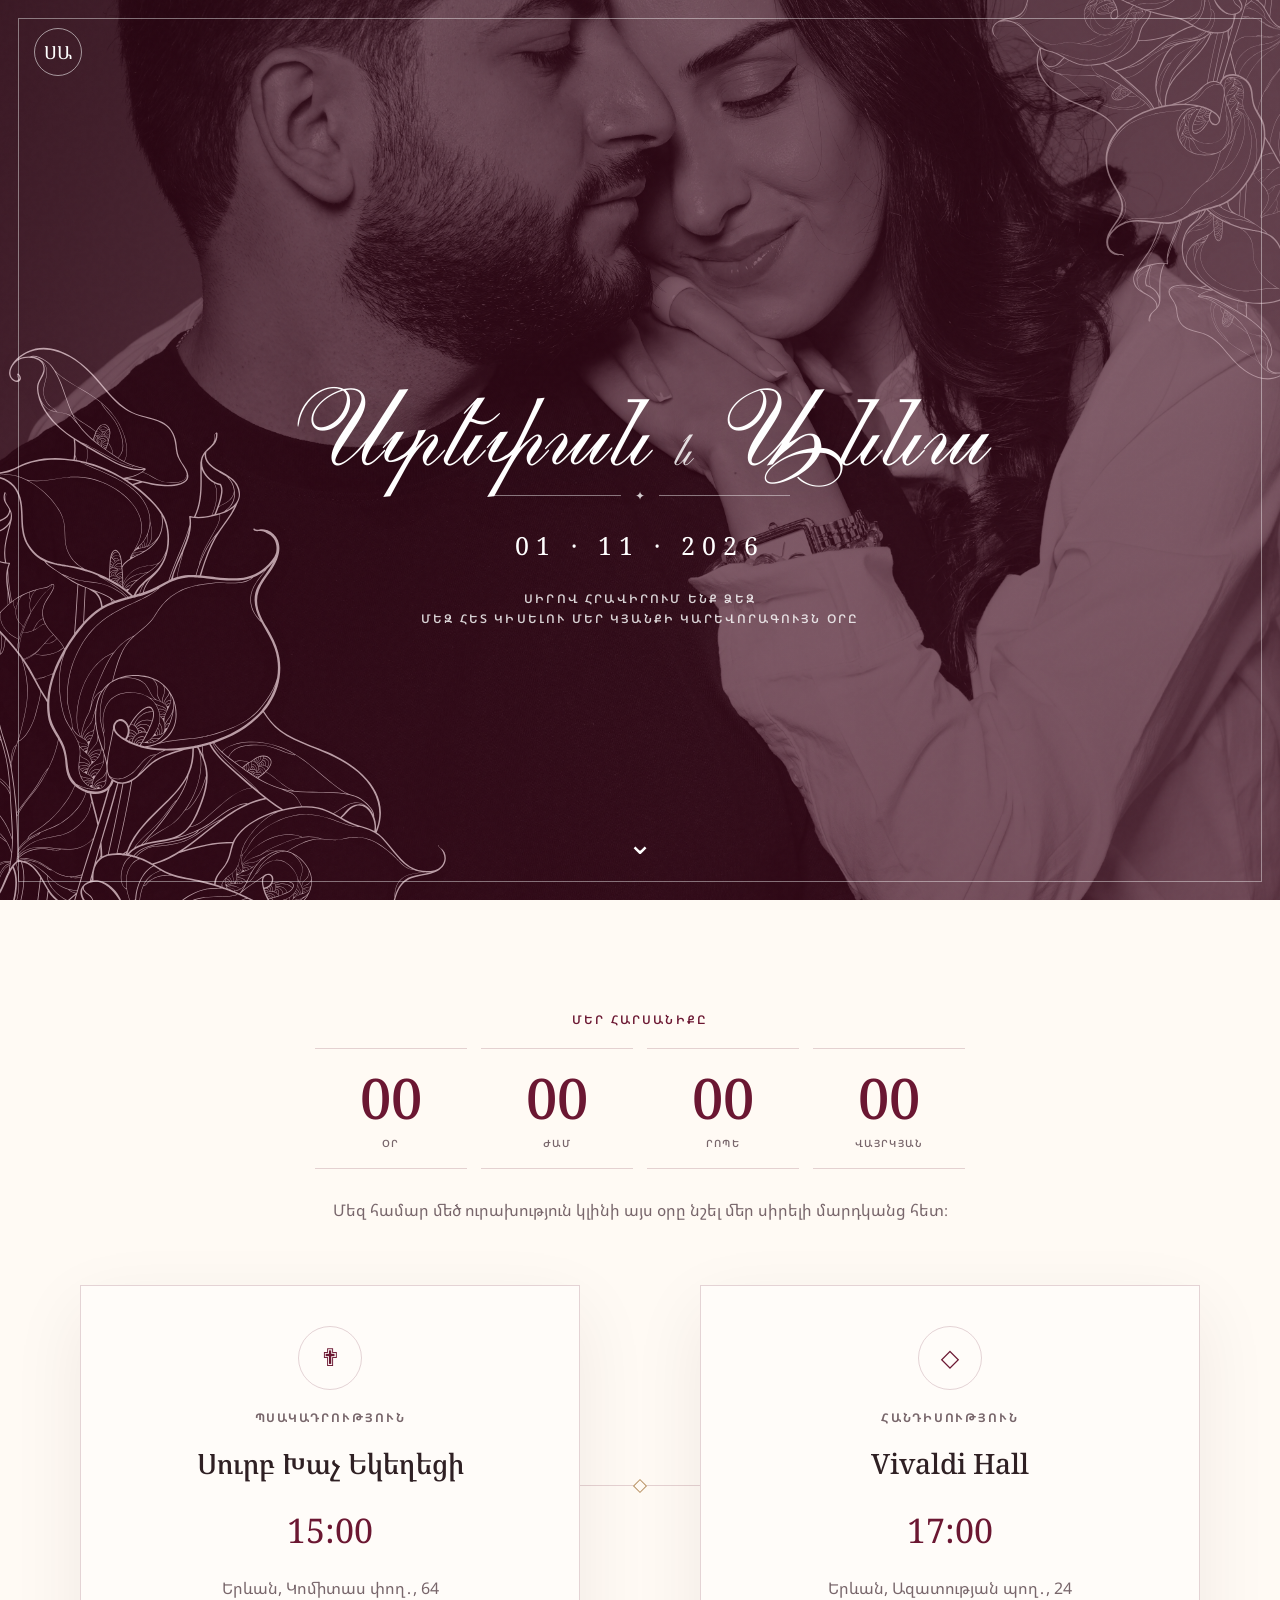
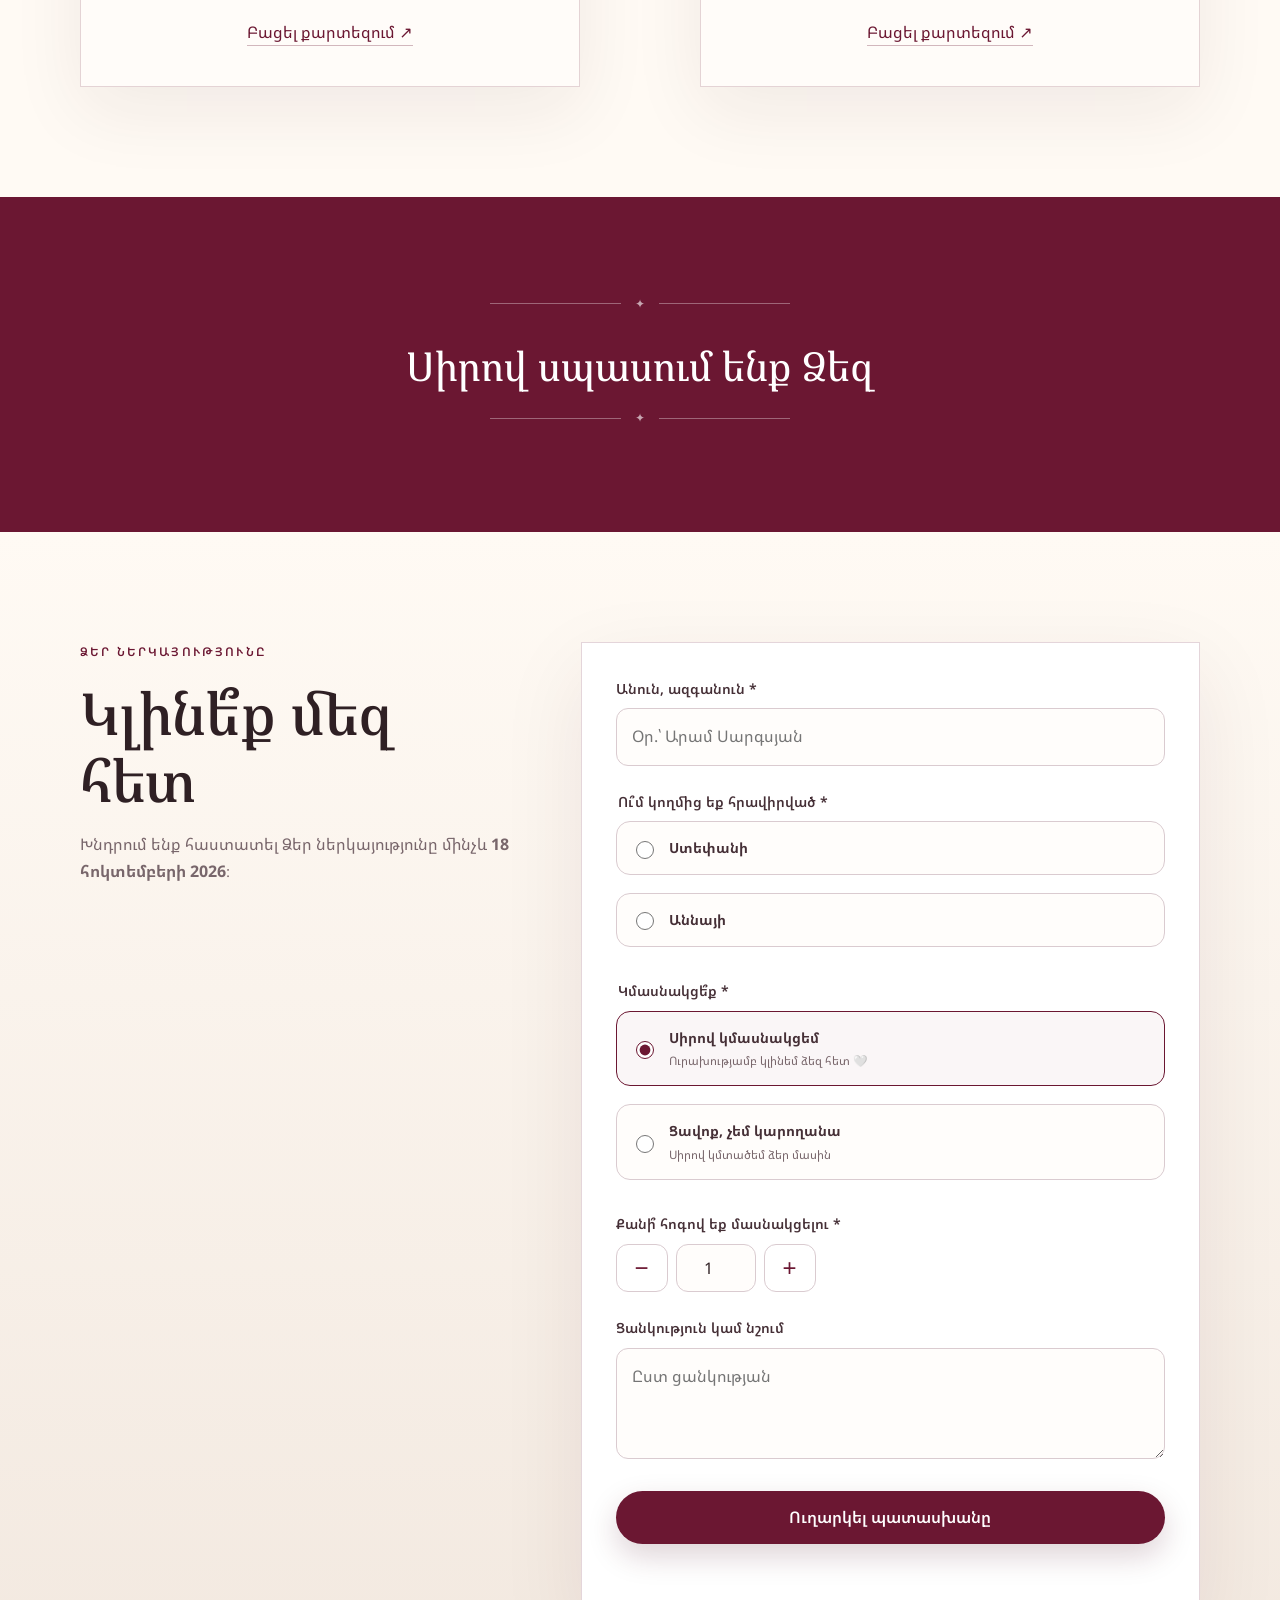
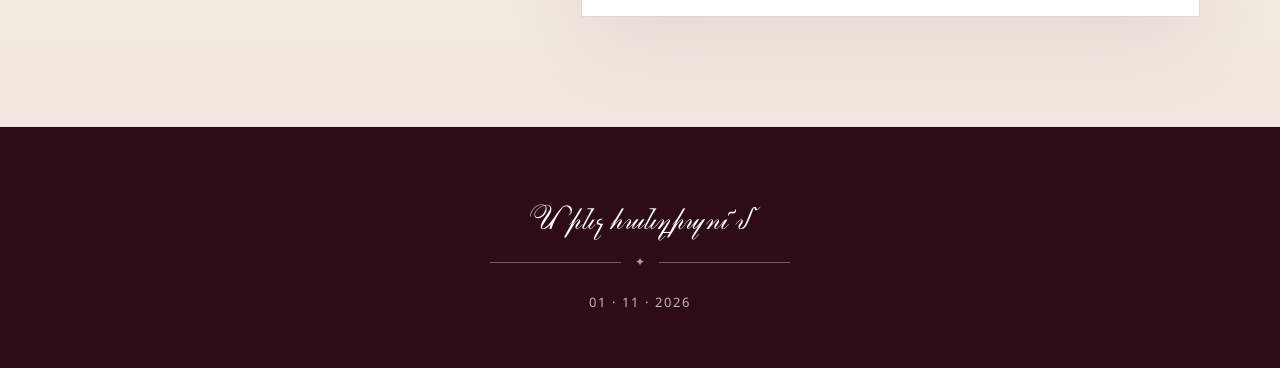
==== commit 3c00aad0: "Refresh original calla artwork" ====
--- a/index.html
+++ b/index.html
@@ -28,7 +28,7 @@
   <link rel="preconnect" href="https://fonts.googleapis.com">
   <link rel="preconnect" href="https://fonts.gstatic.com" crossorigin>
   <link href="https://fonts.googleapis.com/css2?family=Noto+Serif+Armenian:wght@400;500;600;700&family=Noto+Sans+Armenian:wght@300;400;500;600&display=swap" rel="stylesheet">
-  <link rel="stylesheet" href="styles.css?v=20261005-3" />
+  <link rel="stylesheet" href="styles.css?v=20261005-4" />
 </head>
 <body>
   <div class="noise" aria-hidden="true"></div>
--- a/styles.css
+++ b/styles.css
@@ -68,21 +68,21 @@
 }
 
 .hero-calla-left {
-  width: min(37vw, 500px);
-  aspect-ratio: 520 / 657;
-  left: -34px;
-  bottom: -96px;
-  background-image: url("assets/calla-left-detailed.svg?v=3");
+  width: min(38vw, 520px);
+  aspect-ratio: 167 / 209;
+  left: -38px;
+  bottom: -54px;
+  background-image: url("assets/calla-left-original.svg?v=1");
   opacity: .72;
 }
 
 .hero-calla-right {
-  width: min(25vw, 330px);
-  aspect-ratio: 300 / 310;
-  right: -58px;
-  top: -36px;
-  background-image: url("assets/calla-right-detailed.svg?v=3");
-  opacity: .54;
+  width: min(26vw, 355px);
+  aspect-ratio: 140 / 175;
+  right: -44px;
+  top: -34px;
+  background-image: url("assets/calla-right-original.svg?v=1");
+  opacity: .56;
 }
 
 .hero-overlay {
@@ -255,8 +255,8 @@
 
 @media (max-width: 800px) {
   .nav-links { display:none; }
-  .hero-calla-left { width: 285px; left: -92px; bottom: -46px; opacity: .62; }
-  .hero-calla-right { width: 185px; right: -56px; top: -24px; opacity: .42; }
+  .hero-calla-left { width: 270px; left: -86px; bottom: -26px; opacity: .64; }
+  .hero-calla-right { width: 175px; right: -50px; top: -18px; opacity: .44; }
   .hero-overlay { inset:10px; }
   .hero-content { top:65px; }
   .section { padding:80px 0; }
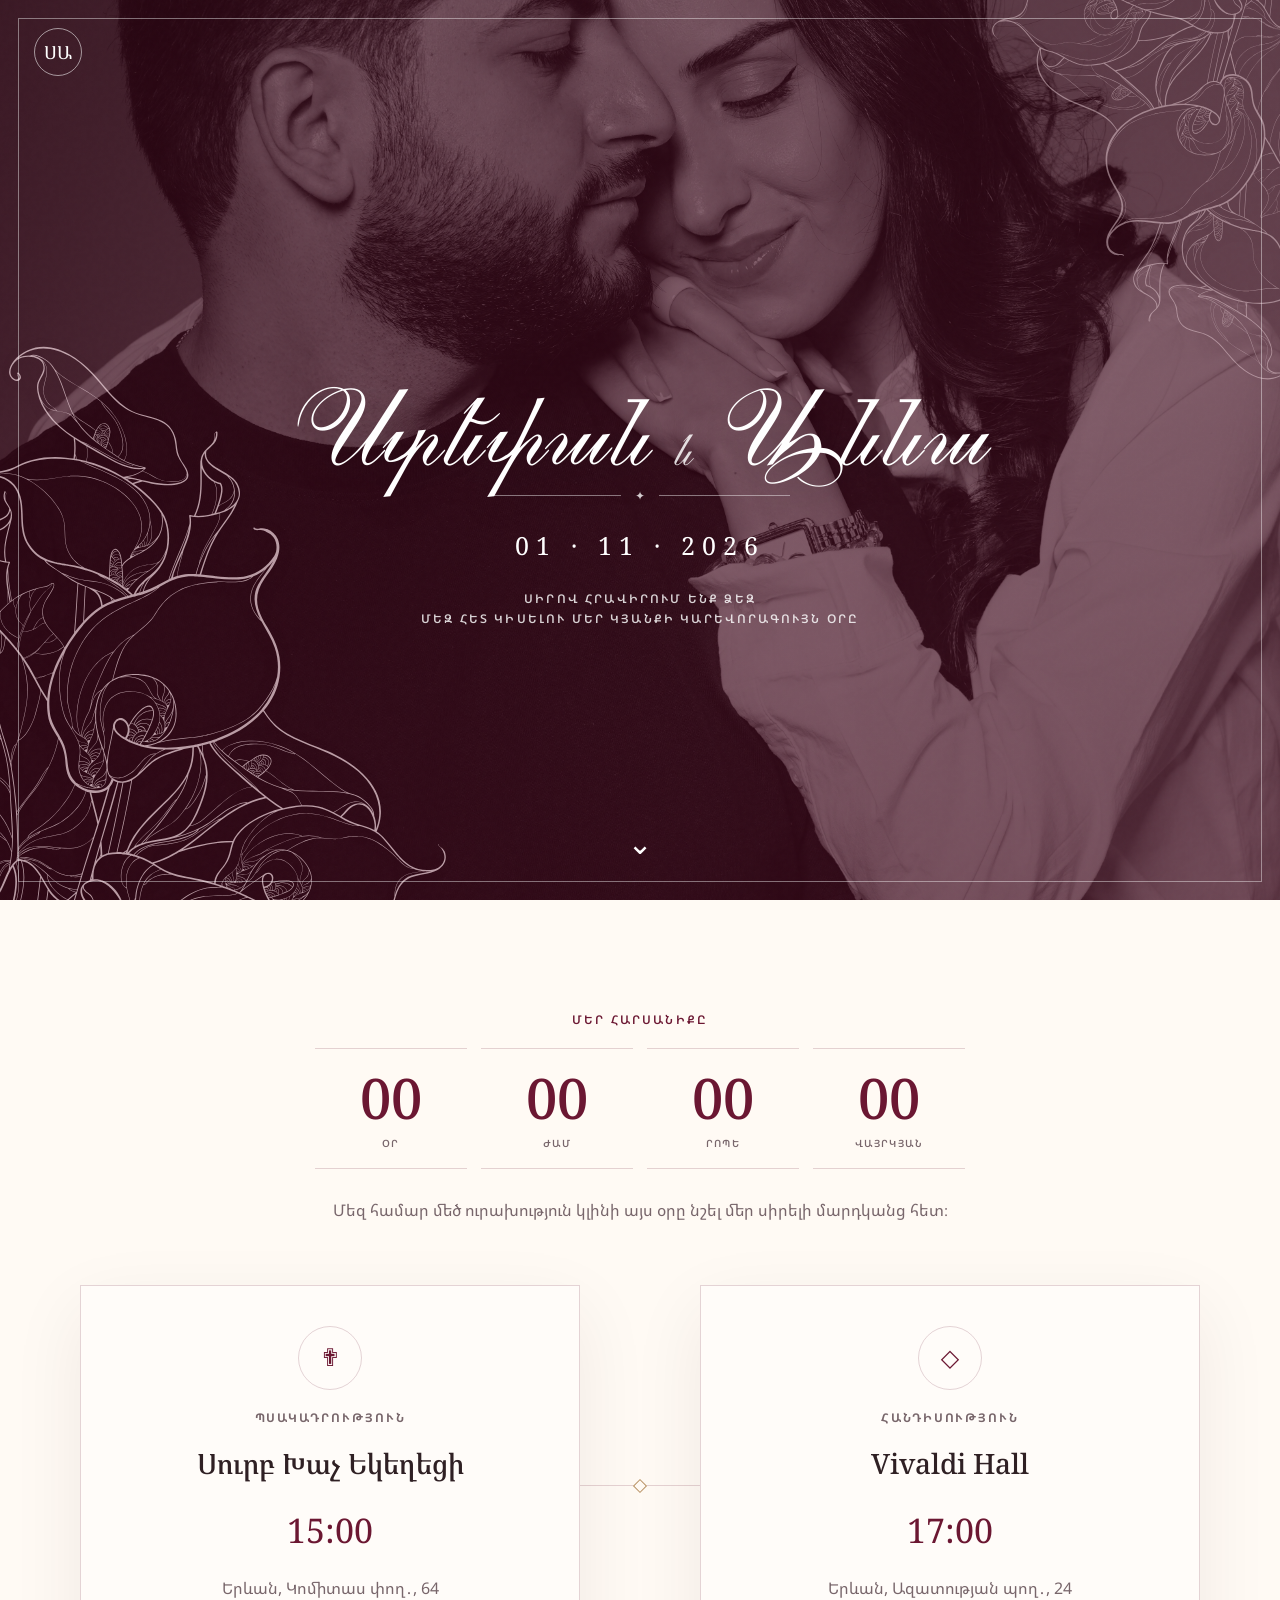
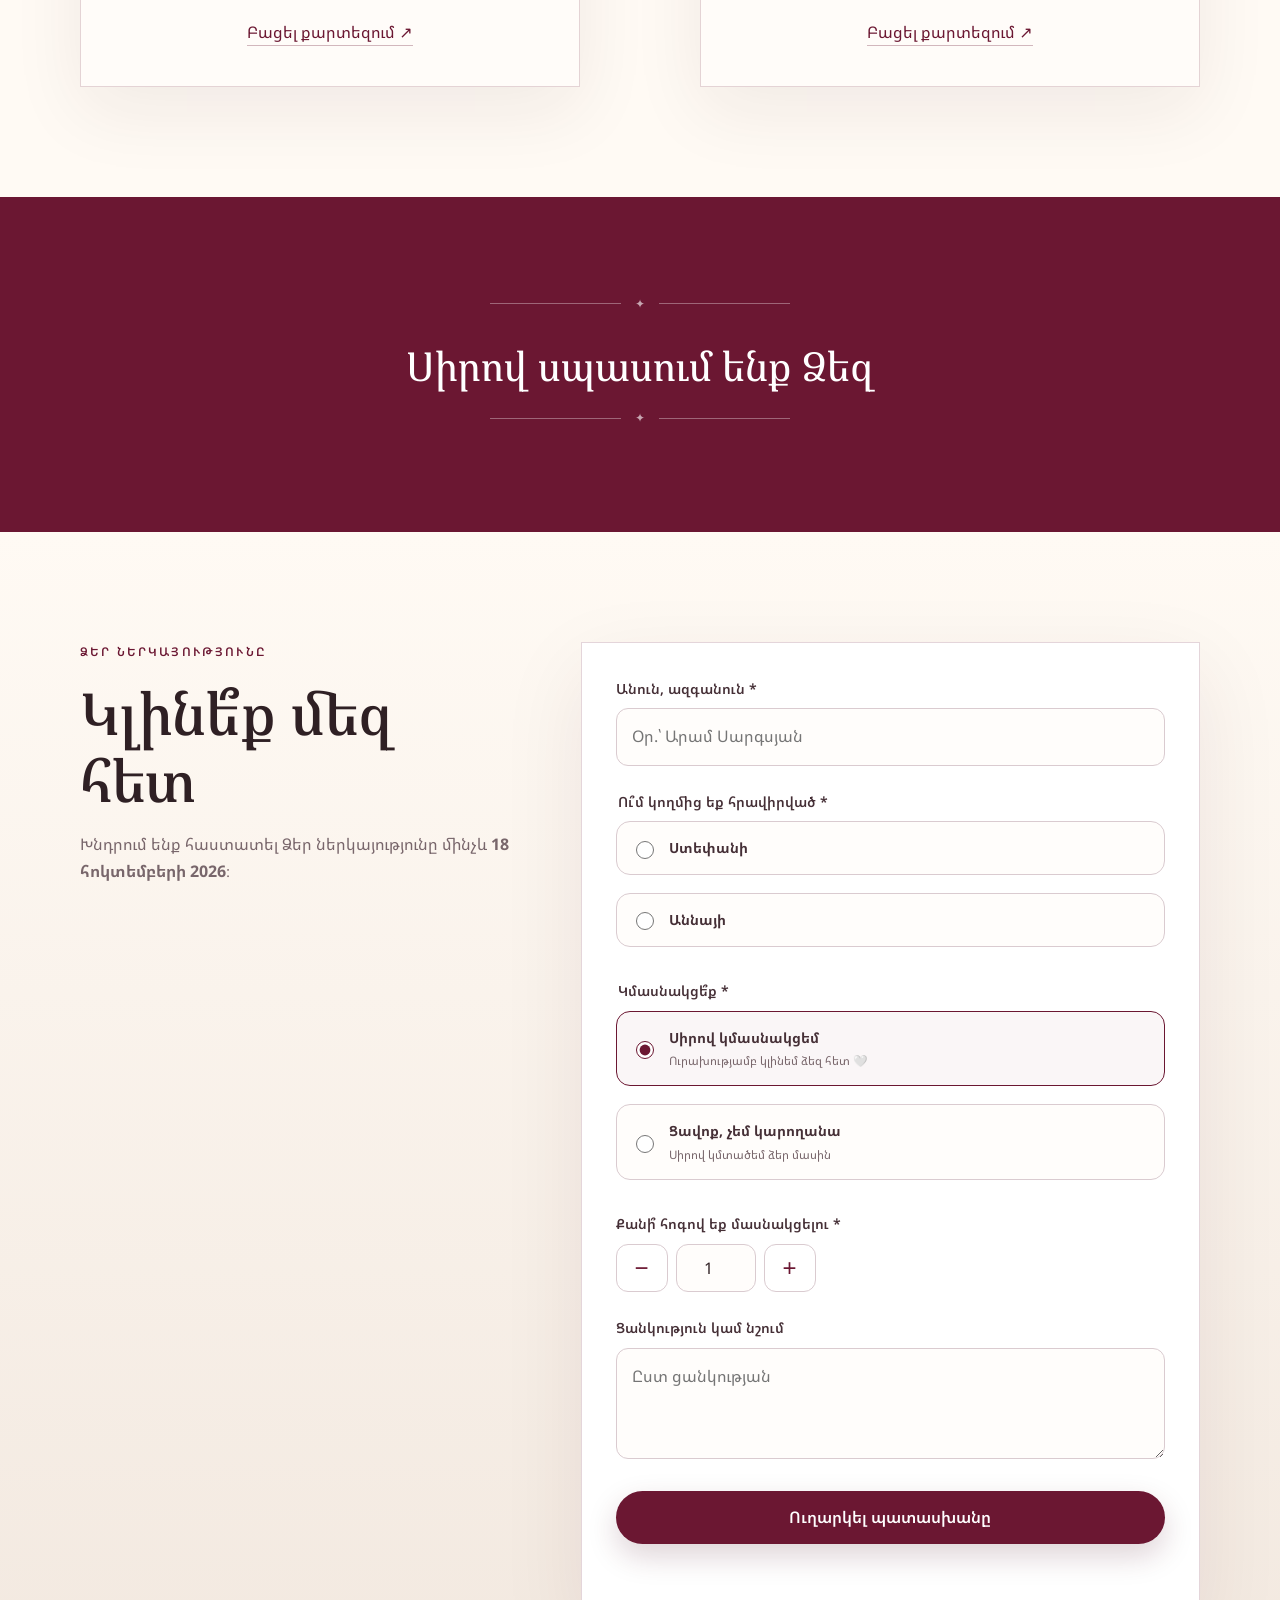
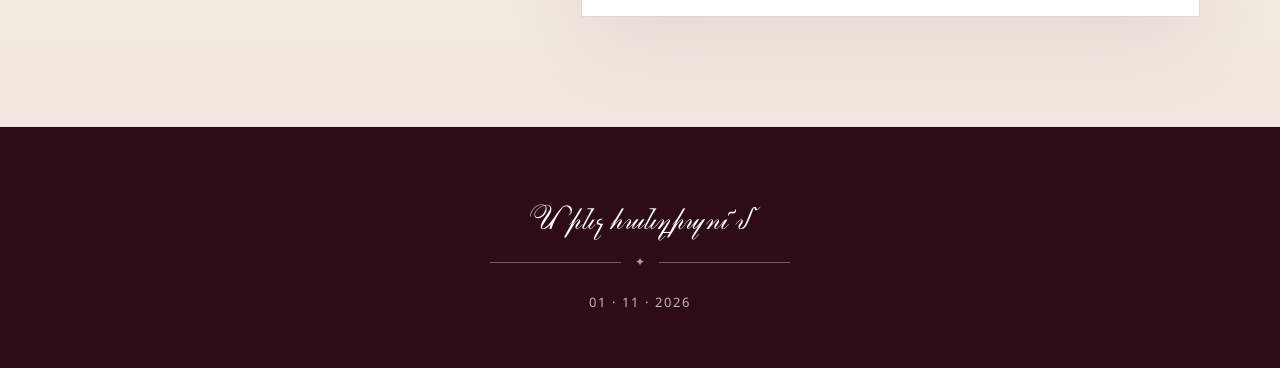
==== commit 40c0a427: "Refresh heartbeat calla styles" ====
--- a/index.html
+++ b/index.html
@@ -28,7 +28,7 @@
   <link rel="preconnect" href="https://fonts.googleapis.com">
   <link rel="preconnect" href="https://fonts.gstatic.com" crossorigin>
   <link href="https://fonts.googleapis.com/css2?family=Noto+Serif+Armenian:wght@400;500;600;700&family=Noto+Sans+Armenian:wght@300;400;500;600&display=swap" rel="stylesheet">
-  <link rel="stylesheet" href="styles.css?v=20261005-4" />
+  <link rel="stylesheet" href="styles.css?v=20261010-1" />
 </head>
 <body>
   <div class="noise" aria-hidden="true"></div>
--- a/styles.css
+++ b/styles.css
@@ -65,6 +65,8 @@
   background-repeat: no-repeat;
   background-size: contain;
   filter: drop-shadow(0 2px 10px rgba(54, 8, 24, .16));
+  will-change: transform;
+  animation: calla-heartbeat 3.2s ease-in-out infinite;
 }
 
 .hero-calla-left {
@@ -74,6 +76,7 @@
   bottom: -54px;
   background-image: url("assets/calla-left-original.svg?v=1");
   opacity: .72;
+  transform-origin: left bottom;
 }
 
 .hero-calla-right {
@@ -83,6 +86,19 @@
   top: -34px;
   background-image: url("assets/calla-right-original.svg?v=1");
   opacity: .56;
+  transform-origin: right top;
+}
+
+@keyframes calla-heartbeat {
+  0%, 8%, 100% { transform: scale(1); }
+  13% { transform: scale(1.028); }
+  18% { transform: scale(1); }
+  24% { transform: scale(1.018); }
+  30% { transform: scale(1); }
+}
+
+@media (prefers-reduced-motion: reduce) {
+  .hero-calla { animation: none; }
 }
 
 .hero-overlay {
